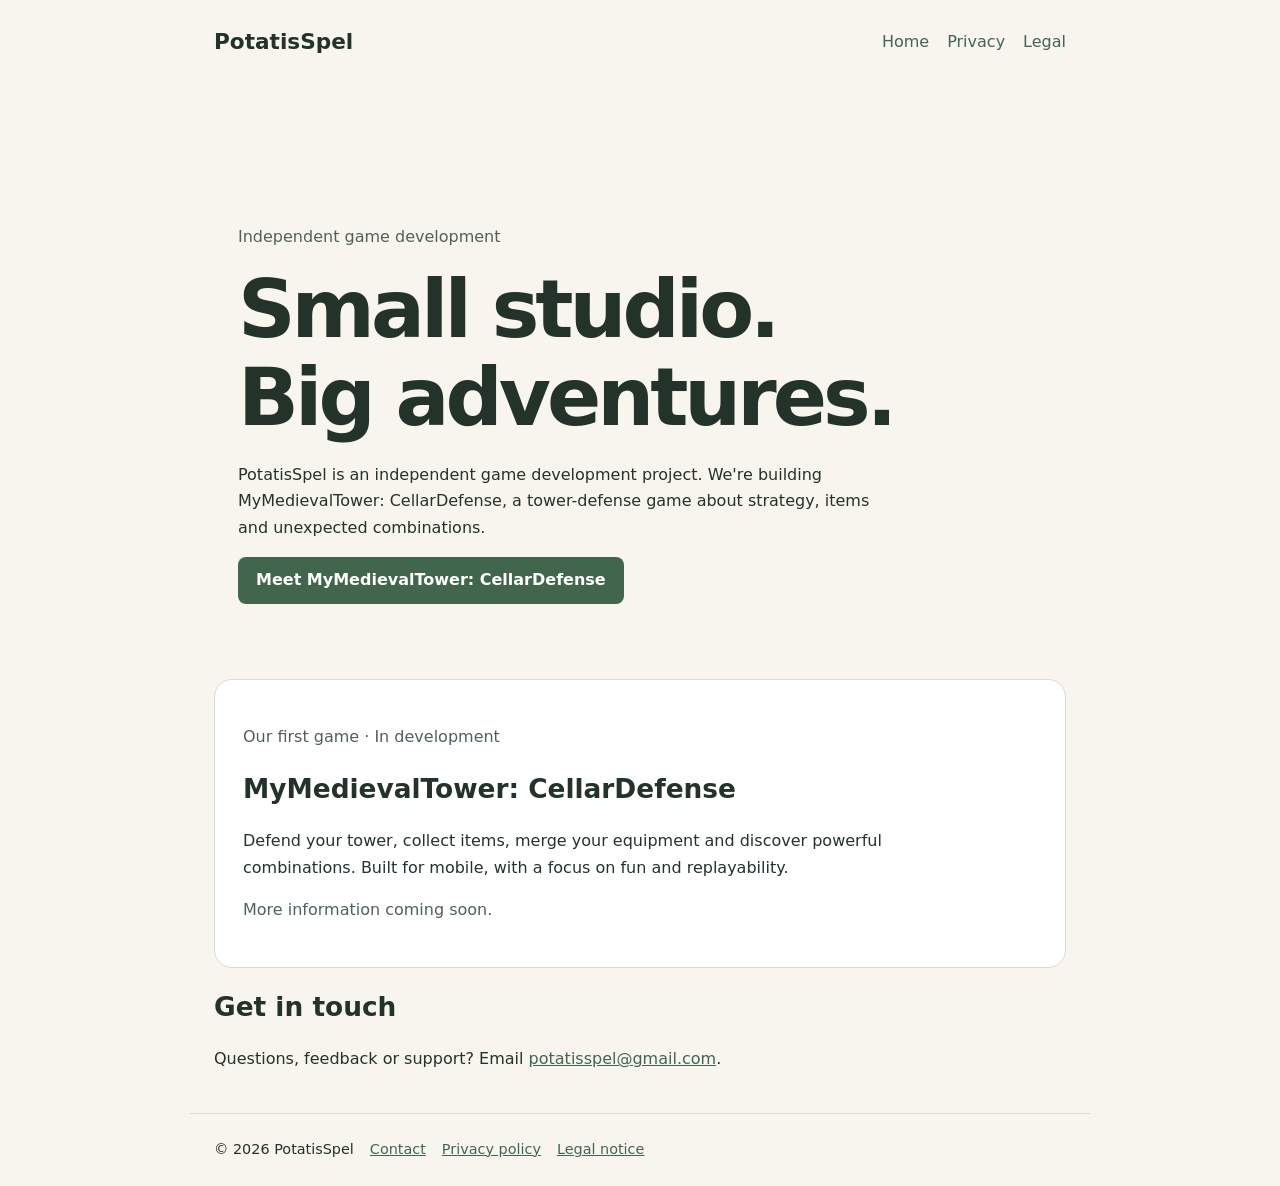
==== index.html @ 85e9b316 "Revert "Redesign Potatisspel as a spacious illustrated indie studio website"" ====
<!doctype html>
<html lang="en">
  <head>
    <meta charset="utf-8">
    <meta name="viewport" content="width=device-width,initial-scale=1">
    <meta name="description" content="PotatisSpel — independent game development and MyMedievalTower: CellarDefense.">
    <title>Independent games | PotatisSpel</title>
    <link rel="stylesheet" href="/style.css">
  </head>
  <body>
    <header>
      <a class="brand" href="/">PotatisSpel</a>
      <nav aria-label="Main navigation">
        <a href="/">Home</a>
        <a href="/privacy.html">Privacy</a>
        <a href="/legal.html">Legal</a>
      </nav>
    </header>
    <main>
      <section class="hero">
        <p class="muted">Independent game development</p>
        <h1>Small studio.<br>Big adventures.</h1>
        <p>PotatisSpel is an independent game development project. We're building MyMedievalTower: CellarDefense, a tower-defense game about strategy, items and unexpected combinations.</p>
        <a class="button" href="#towercellar">Meet MyMedievalTower: CellarDefense</a>
      </section>
      <section id="towercellar" class="card">
        <p class="muted">Our first game · In development</p>
        <h2>MyMedievalTower: CellarDefense</h2>
        <p>Defend your tower, collect items, merge your equipment and discover powerful combinations. Built for mobile, with a focus on fun and replayability.</p>
        <p class="muted">More information coming soon.</p>
      </section>
      <section>
        <h2>Get in touch</h2>
        <p>Questions, feedback or support? Email <a href="mailto:potatisspel@gmail.com">potatisspel@gmail.com</a>.</p>
      </section>
    </main>
    <footer>
      <span>© 2026 PotatisSpel</span>
      <a href="mailto:potatisspel@gmail.com">Contact</a>
      <a href="/privacy.html">Privacy policy</a>
      <a href="/legal.html">Legal notice</a>
    </footer>
  </body>
</html>
---- style.css ----
:root {
  color-scheme:light;
  --ink:#243329;
  --bg:#f7f5ed;
  --green:#42664d;
  --line:#d8dfd2}

* {
  box-sizing:border-box}

body {
  margin:0;
  background:var(--bg);
  color:var(--ink);
  font:16px/1.65 system-ui,-apple-system,sans-serif}

a {
  color:var(--green)}

header,main,footer {
  max-width:900px;
  margin:auto;
  padding:24px}

header {
  display:flex;
  justify-content:space-between;
  align-items:center;
  gap:16px}

header a {
  text-decoration:none}

nav {
  display:flex;
  gap:18px;
  flex-wrap:wrap}

.brand {
  font-size:1.35rem;
  font-weight:800;
  color:var(--ink)}

.hero {
  padding:100px 24px 75px}

h1 {
  font-size:clamp(2.8rem,8vw,5rem);
  line-height:1.1;
  letter-spacing:-.05em;
  margin:0 0 20px}

h2 {
  font-size:1.65rem;
  line-height:1.3}

p {
  max-width:65ch}

.muted {
  color:#526158}

.card {
  border:1px solid var(--line);
  border-radius:18px;
  padding:28px;
  background:#fff}

.button {
  display:inline-block;
  background:var(--green);
  color:#fff;
  text-decoration:none;
  padding:10px 18px;
  border-radius:8px;
  font-weight:650}

footer {
  border-top:1px solid var(--line);
  display:flex;
  gap:16px;
  flex-wrap:wrap;
  font-size:.9rem}

main.legal {
  min-height:60vh;
  padding-top:55px;
  padding-bottom:75px}

@media(max-width:520px) {
header  {
  align-items:flex-start;
  flex-direction:column}

.hero {
  padding-top:55px}

}
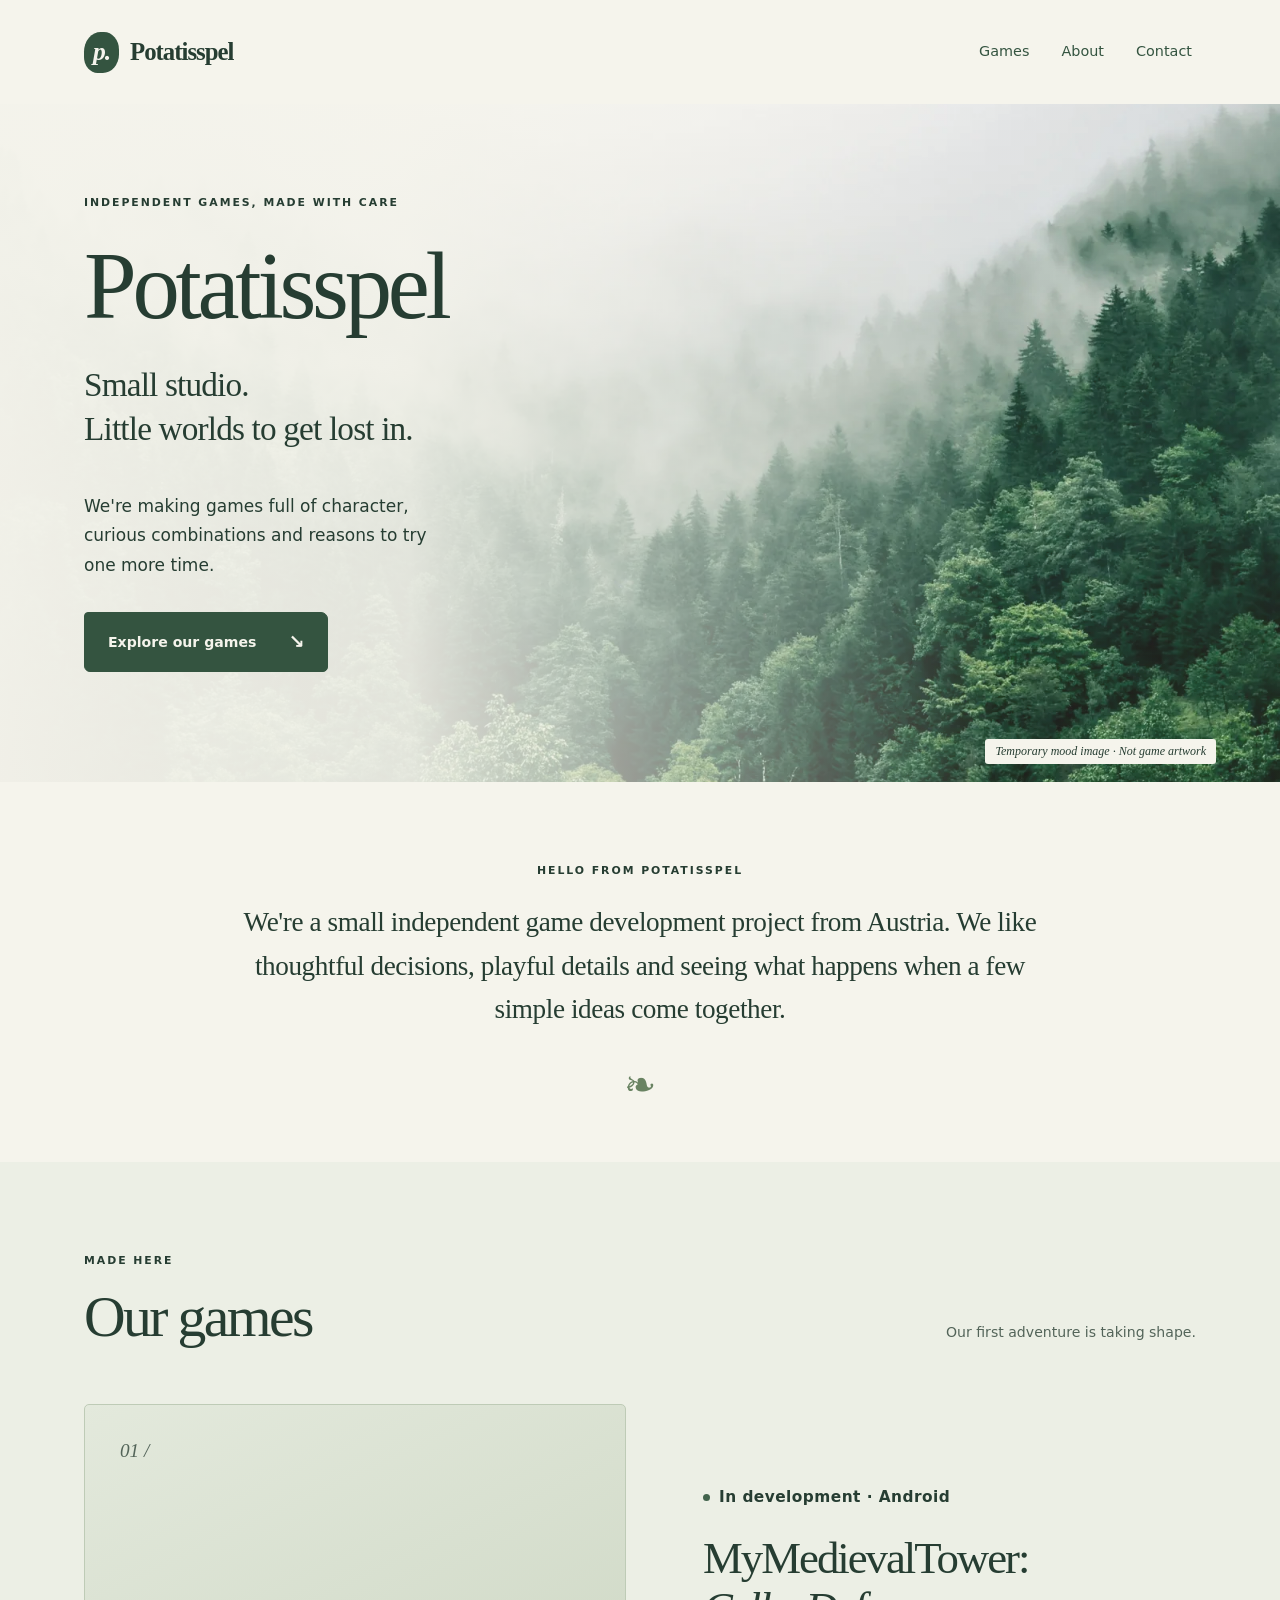
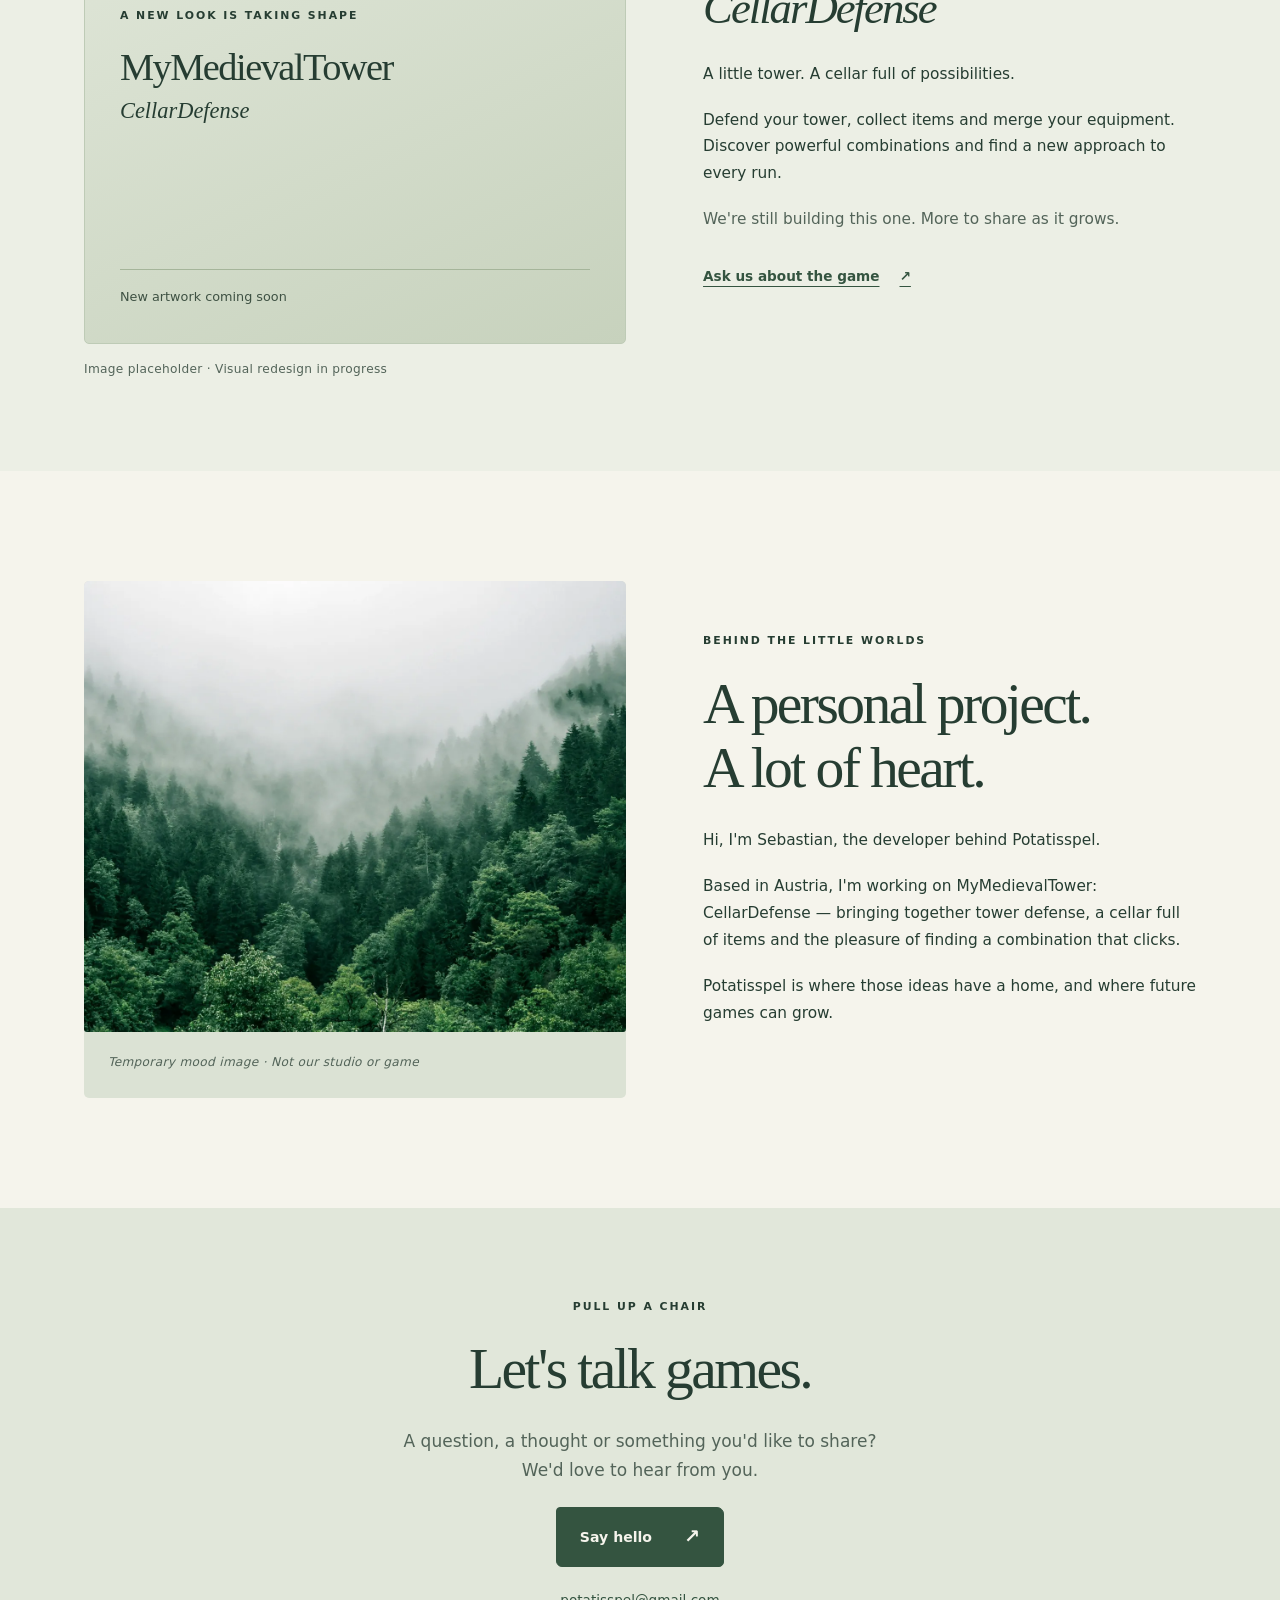
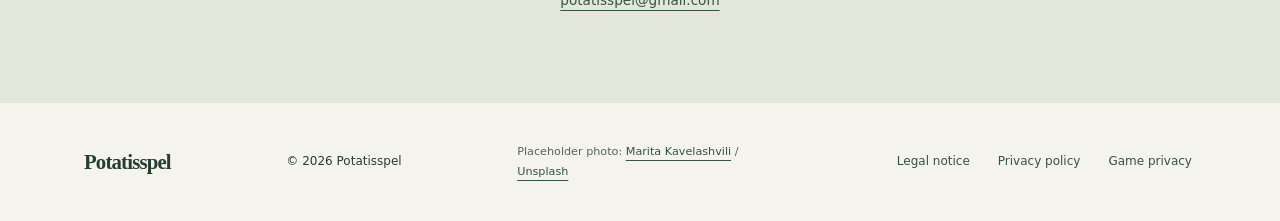
==== commit 4b8fff01: "Rebuild studio layout with neutral placeholders instead of game art" ====
--- a/index.html
+++ b/index.html
@@ -1,44 +1,20 @@
 <!doctype html>
 <html lang="en">
-  <head>
-    <meta charset="utf-8">
-    <meta name="viewport" content="width=device-width,initial-scale=1">
-    <meta name="description" content="PotatisSpel — independent game development and MyMedievalTower: CellarDefense.">
-    <title>Independent games | PotatisSpel</title>
-    <link rel="stylesheet" href="/style.css">
-  </head>
-  <body>
-    <header>
-      <a class="brand" href="/">PotatisSpel</a>
-      <nav aria-label="Main navigation">
-        <a href="/">Home</a>
-        <a href="/privacy.html">Privacy</a>
-        <a href="/legal.html">Legal</a>
-      </nav>
-    </header>
-    <main>
-      <section class="hero">
-        <p class="muted">Independent game development</p>
-        <h1>Small studio.<br>Big adventures.</h1>
-        <p>PotatisSpel is an independent game development project. We're building MyMedievalTower: CellarDefense, a tower-defense game about strategy, items and unexpected combinations.</p>
-        <a class="button" href="#towercellar">Meet MyMedievalTower: CellarDefense</a>
-      </section>
-      <section id="towercellar" class="card">
-        <p class="muted">Our first game · In development</p>
-        <h2>MyMedievalTower: CellarDefense</h2>
-        <p>Defend your tower, collect items, merge your equipment and discover powerful combinations. Built for mobile, with a focus on fun and replayability.</p>
-        <p class="muted">More information coming soon.</p>
-      </section>
-      <section>
-        <h2>Get in touch</h2>
-        <p>Questions, feedback or support? Email <a href="mailto:potatisspel@gmail.com">potatisspel@gmail.com</a>.</p>
-      </section>
-    </main>
-    <footer>
-      <span>© 2026 PotatisSpel</span>
-      <a href="mailto:potatisspel@gmail.com">Contact</a>
-      <a href="/privacy.html">Privacy policy</a>
-      <a href="/legal.html">Legal notice</a>
-    </footer>
-  </body>
-</html>
+<head><meta charset="utf-8"><meta name="viewport" content="width=device-width,initial-scale=1"><meta name="description" content="Potatisspel — independent games from Austria. Discover MyMedievalTower: CellarDefense, currently in development."><meta name="theme-color" content="#f5f4ec"><title>Potatisspel — Small studio, little worlds</title><link rel="stylesheet" href="/style.css"></head>
+<body class="home">
+<a class="skip-link" href="#main">Skip to content</a>
+<header><a class="brand" href="/" aria-label="Potatisspel home"><span class="brand-mark" aria-hidden="true">p.</span>Potatisspel</a><nav aria-label="Main navigation"><a href="#games">Games</a><a href="#about">About</a><a href="#contact">Contact</a></nav></header>
+<main id="main">
+<section class="hero" aria-labelledby="hero-title">
+<div class="hero-landscape" aria-hidden="true"><img class="hero-photo" src="/assets/forest-placeholder.webp" width="1600" height="1063" alt="" fetchpriority="high"></div>
+<div class="hero-inner wrap"><div class="hero-copy"><p class="eyebrow">Independent games, made with care</p><h1 id="hero-title">Potatisspel</h1><p class="hero-line">Small studio.<br>Little worlds to get lost in.</p><p>We're making games full of character, curious combinations and reasons to try one more time.</p><a class="button" href="#games">Explore our games <span aria-hidden="true">↘</span></a></div></div>
+<span class="hero-note">Temporary mood image · Not game artwork</span></section>
+<section class="intro wrap" aria-label="Welcome"><p class="eyebrow">Hello from Potatisspel</p><p>We're a small independent game development project from Austria. We like thoughtful decisions, playful details and seeing what happens when a few simple ideas come together.</p><span class="small-leaf" aria-hidden="true">❧</span></section>
+<section class="games section" id="games" aria-labelledby="games-title"><div class="wrap"><div class="section-heading"><div><p class="eyebrow">Made here</p><h2 id="games-title">Our games</h2></div><p>Our first adventure is taking shape.</p></div>
+<article class="game-feature" id="towercellar" aria-labelledby="game-title"><figure class="game-picture"><div class="game-art game-placeholder" role="img" aria-label="Placeholder reserved for new MyMedievalTower artwork"><span class="placeholder-number" aria-hidden="true">01 /</span><div><span class="eyebrow">A new look is taking shape</span><strong>MyMedievalTower</strong><span class="placeholder-subtitle">CellarDefense</span></div><span class="placeholder-label">New artwork coming soon</span></div><figcaption>Image placeholder · Visual redesign in progress</figcaption></figure><div class="game-copy"><p class="status"><span aria-hidden="true"></span>In development · Android</p><h3 id="game-title">MyMedievalTower:<br><i>CellarDefense</i></h3><p>A little tower. A cellar full of possibilities.</p><p>Defend your tower, collect items and merge your equipment. Discover powerful combinations and find a new approach to every run.</p><p class="quiet">We're still building this one. More to share as it grows.</p><a class="text-link" href="mailto:potatisspel@gmail.com?subject=MyMedievalTower%20enquiry">Ask us about the game <span aria-hidden="true">↗</span></a></div></article>
+</div></section>
+<section class="about section" id="about" aria-labelledby="about-title"><div class="wrap about-layout"><figure class="about-picture"><img src="/assets/forest-placeholder.webp" width="1600" height="1063" loading="lazy" alt="Misty evergreen forest, used as a temporary mood image."><figcaption>Temporary mood image · Not our studio or game</figcaption></figure><div class="about-copy"><p class="eyebrow">Behind the little worlds</p><h2 id="about-title">A personal project.<br>A lot of heart.</h2><p>Hi, I'm Sebastian, the developer behind Potatisspel.</p><p>Based in Austria, I'm working on MyMedievalTower: CellarDefense — bringing together tower defense, a cellar full of items and the pleasure of finding a combination that clicks.</p><p>Potatisspel is where those ideas have a home, and where future games can grow.</p></div></div></section>
+<section class="contact section" id="contact" aria-labelledby="contact-title"><div class="wrap"><p class="eyebrow">Pull up a chair</p><h2 id="contact-title">Let's talk games.</h2><p>A question, a thought or something you'd like to share?<br>We'd love to hear from you.</p><a class="button" href="mailto:potatisspel@gmail.com">Say hello <span aria-hidden="true">↗</span></a><a class="email" href="mailto:potatisspel@gmail.com">potatisspel@gmail.com</a></div></section>
+</main>
+<footer><a class="brand" href="/">Potatisspel</a><span>© 2026 Potatisspel</span><span class="photo-credit">Placeholder photo: <a href="https://enb.iisd.org/media/marita-kavelashvili-ugnrxk1129g-unsplash">Marita Kavelashvili</a> / <a href="https://unsplash.com/license">Unsplash</a></span><nav aria-label="Legal navigation"><a href="/legal.html">Legal notice</a><a href="/privacy.html">Privacy policy</a><a href="/towercellar-privacy.html">Game privacy</a></nav></footer>
+</body></html>
--- a/style.css
+++ b/style.css
@@ -1,98 +1,13 @@
-:root {
-  color-scheme:light;
-  --ink:#243329;
-  --bg:#f7f5ed;
-  --green:#42664d;
-  --line:#d8dfd2}
+:root{color-scheme:light;--paper:#f5f4ec;--ink:#263d32;--muted:#536459;--forest:#345440;--sage:#e1e7da;--line:#cbd3c4;--heading:Georgia,'Times New Roman',serif}
+*{box-sizing:border-box}html{scroll-behavior:smooth;scroll-padding-top:24px}body{margin:0;background:var(--paper);color:var(--ink);font:17px/1.75 system-ui,-apple-system,BlinkMacSystemFont,'Segoe UI',sans-serif}img{max-width:100%;display:block;height:auto}a{color:var(--forest);text-underline-offset:5px}a:hover{text-decoration-thickness:2px}a:focus-visible{outline:3px solid var(--forest);outline-offset:5px;border-radius:2px}h1,h2,h3{font-family:var(--heading);font-weight:400;line-height:1.12;letter-spacing:-.045em;margin:0}h1{font-size:clamp(3.8rem,7.4vw,7rem)}h2{font-size:clamp(2.4rem,4.5vw,4rem)}h3{font-size:clamp(2.2rem,3.5vw,3.5rem)}p{margin:0 0 1.25em}figure{margin:0}figcaption{font-size:.76rem;color:var(--muted);letter-spacing:.025em}header,footer,.wrap{width:min(1240px,100%);margin-inline:auto;padding-inline:clamp(22px,5vw,72px)}header{min-height:104px;display:flex;align-items:center;justify-content:space-between;gap:20px}nav{display:flex;flex-wrap:wrap;gap:24px}nav a{padding-inline:4px;display:inline-flex;align-items:center;min-height:48px;text-decoration:none;font-size:.9rem}.brand{font:600 1.55rem var(--heading);letter-spacing:-.04em;text-decoration:none;color:var(--ink);display:inline-flex;align-items:center;gap:11px;min-height:48px}.brand-mark{display:grid;place-items:center;background:var(--forest);color:var(--paper);width:35px;height:41px;border-radius:48% 43% 46% 39%;font-size:1.6rem;font-style:italic}.eyebrow{text-transform:uppercase;letter-spacing:.18em;font-size:.68rem;font-weight:700;line-height:1.6;margin-bottom:22px}.button{display:inline-flex;gap:32px;justify-content:space-between;align-items:center;min-height:54px;padding:12px 23px;background:var(--forest);color:var(--paper);border:1px solid var(--forest);border-radius:4px 7px 5px 6px;text-decoration:none;font-size:.88rem;font-weight:600}.button:hover{background:#263d32}.button span{font-size:1.2rem}.hero{position:relative;isolation:isolate;overflow:hidden;background:#e6ebe0;min-height:660px}.hero-inner{display:grid;grid-template-columns:1.05fr 1fr;align-items:center;min-height:660px;position:relative}.hero-copy{padding-block:70px 100px;z-index:2}.hero-copy>p:not(.eyebrow){max-width:350px}.hero-line{font:clamp(1.6rem,2.6vw,2.3rem)/1.3 var(--heading);letter-spacing:-.025em;margin-top:24px}.hero-copy .button{margin-top:10px}.hero-copy>p.hero-line{max-width:450px}.hero-art{align-self:end;position:relative;width:100%;height:620px}.hero-art img{height:100%;width:100%;object-fit:contain;object-position:center bottom}.hero-landscape{position:absolute;inset:0;z-index:-1;background:linear-gradient(180deg,#e6ece2,#edf0e5 53%,#cfdbc2)}.hero-meadow{position:absolute;width:100%;height:100%;object-fit:cover;object-position:center bottom;opacity:.5}.hero-tree{position:absolute;width:270px;bottom:-13px;right:-40px;opacity:.5;transform:rotate(7deg)}.hero-note{position:absolute;bottom:18px;right:5%;font:italic .75rem var(--heading);color:#3f5445}.intro{text-align:center;padding-block:80px 55px;max-width:960px}.intro>p:not(.eyebrow){font:clamp(1.3rem,2.2vw,1.7rem)/1.6 var(--heading);letter-spacing:-.015em}.small-leaf{font-size:2.4rem;color:#698362;line-height:1}.section{padding-block:90px}.games{background:#ecefe5}.section-heading{display:flex;align-items:end;justify-content:space-between;gap:30px;margin-bottom:55px}.section-heading>p{font-size:.88rem;color:var(--muted);margin:0 0 5px}.section-heading .eyebrow{margin-bottom:15px}.game-feature{display:grid;grid-template-columns:1.1fr 1fr;gap:clamp(30px,6vw,80px);align-items:center}.game-art{height:540px;display:flex;align-items:center;justify-content:center;background:radial-gradient(ellipse at 50% 80%,#c3cfb6,transparent 64%),#dce3d3;border-radius:46% 47% 4px 4px;overflow:hidden}.game-art img{height:100%;width:100%;object-fit:contain;padding:20px}.game-picture figcaption{padding-top:15px}.status{display:flex;align-items:center;gap:9px;font-size:.72rem;font-weight:650;letter-spacing:.03em;margin-bottom:22px}.status span{width:7px;height:7px;border-radius:50%;background:#42634c;flex:none}.game-copy h3{margin-bottom:27px;overflow-wrap:anywhere}.game-copy>p{font-size:.96rem}.quiet{color:var(--muted)}.text-link{display:inline-flex;gap:20px;align-items:center;min-height:48px;font-size:.85rem;font-weight:650}.about{padding-block:110px}.about-layout{display:grid;grid-template-columns:1.1fr 1fr;gap:clamp(30px,6vw,80px);align-items:center}.about-picture{background:#dbe2d4;border-radius:5px 44% 5px 5px;padding:65px 0 25px}.about-picture img{width:100%;transform:translateX(-12px);border-radius:3px}.about-picture figcaption{margin:20px 24px 0;font-style:italic}.about-copy h2{margin-bottom:26px}.about-copy p:not(.eyebrow){font-size:.96rem}.contact{background:var(--sage);text-align:center}.contact h2{margin-bottom:25px}.contact p:not(.eyebrow){color:var(--muted)}.email{display:block;width:fit-content;margin:22px auto 0;font-size:.85rem}footer{padding-block:35px;display:flex;align-items:center;justify-content:space-between;gap:20px;flex-wrap:wrap;font-size:.75rem}footer .brand{font-size:1.3rem}footer nav{gap:20px}footer nav a{font-size:.75rem}.skip-link{position:absolute;left:16px;top:-100px;padding:10px;background:var(--paper);z-index:10}.skip-link:focus{top:10px}
+/* Keep existing legal documents readable without changing their content or URLs. */
+main.legal{width:min(900px,100%);margin:auto;padding:60px 24px 90px;min-height:65vh;overflow-wrap:anywhere}.legal h1{font-size:clamp(2.3rem,6vw,4rem);margin-bottom:35px}.legal h2{font-size:1.7rem;margin:40px 0 15px}.legal p{max-width:70ch}.legal section{margin-bottom:30px}body:not(.home) footer{border-top:1px solid var(--line)}
+@media(min-width:1600px){.hero-inner{min-height:740px}.hero-art{height:700px}}
+@media(max-width:760px){header{min-height:90px;gap:12px}.brand{font-size:1.3rem}.brand-mark{display:none}nav{gap:16px}nav a{font-size:.8rem}.hero-inner{grid-template-columns:1fr;min-height:0}.hero-copy{padding-block:55px 0;max-width:540px}.hero-copy>p:not(.eyebrow){max-width:400px}.hero-art{height:440px;width:78%;justify-self:end;margin-top:-25px}.hero-copy .button{position:relative;z-index:3}.hero-note{font-size:.68rem;right:22px;bottom:12px}.intro{padding-block:60px 40px}.section{padding-block:65px}.section-heading{display:block;margin-bottom:35px}.section-heading>p{margin-top:17px}.game-feature,.about-layout{grid-template-columns:1fr;gap:35px}.game-art{height:460px}.game-copy,.about-copy{max-width:550px}.about-picture{max-width:600px;padding-top:40px}footer{justify-content:flex-start;gap:12px 24px}footer nav{width:100%;gap:20px}.contact br{display:none}}
+@media(max-width:380px){header{flex-wrap:wrap;gap:0;padding-block:10px}header nav{width:100%;justify-content:space-between}.hero-art{height:360px;margin-top:0}.hero-copy h1{font-size:3.45rem}.game-art{height:390px}}
+@media(prefers-reduced-motion:reduce){html{scroll-behavior:auto}}
 
-* {
-  box-sizing:border-box}
-
-body {
-  margin:0;
-  background:var(--bg);
-  color:var(--ink);
-  font:16px/1.65 system-ui,-apple-system,sans-serif}
-
-a {
-  color:var(--green)}
-
-header,main,footer {
-  max-width:900px;
-  margin:auto;
-  padding:24px}
-
-header {
-  display:flex;
-  justify-content:space-between;
-  align-items:center;
-  gap:16px}
-
-header a {
-  text-decoration:none}
-
-nav {
-  display:flex;
-  gap:18px;
-  flex-wrap:wrap}
-
-.brand {
-  font-size:1.35rem;
-  font-weight:800;
-  color:var(--ink)}
-
-.hero {
-  padding:100px 24px 75px}
-
-h1 {
-  font-size:clamp(2.8rem,8vw,5rem);
-  line-height:1.1;
-  letter-spacing:-.05em;
-  margin:0 0 20px}
-
-h2 {
-  font-size:1.65rem;
-  line-height:1.3}
-
-p {
-  max-width:65ch}
-
-.muted {
-  color:#526158}
-
-.card {
-  border:1px solid var(--line);
-  border-radius:18px;
-  padding:28px;
-  background:#fff}
-
-.button {
-  display:inline-block;
-  background:var(--green);
-  color:#fff;
-  text-decoration:none;
-  padding:10px 18px;
-  border-radius:8px;
-  font-weight:650}
-
-footer {
-  border-top:1px solid var(--line);
-  display:flex;
-  gap:16px;
-  flex-wrap:wrap;
-  font-size:.9rem}
-
-main.legal {
-  min-height:60vh;
-  padding-top:55px;
-  padding-bottom:75px}
-
-@media(max-width:520px) {
-header  {
-  align-items:flex-start;
-  flex-direction:column}
-
-.hero {
-  padding-top:55px}
-
-}
+/* Temporary, game-independent imagery while the visual redesign is in progress. */
+.hero-inner{grid-template-columns:1fr;min-height:660px}.hero-copy{max-width:610px;padding-block:90px 110px}.hero-landscape{z-index:-1;background:#dce3d8}.hero-photo{width:100%;height:100%;object-fit:cover;object-position:center}.hero-landscape::after{content:"";position:absolute;inset:0;background:linear-gradient(90deg,rgba(245,244,236,.98),rgba(245,244,236,.92) 32%,rgba(245,244,236,.12) 78%)}.hero-note{background:var(--paper);border-radius:3px;padding:5px 10px;color:var(--ink)}
+.game-placeholder{position:relative;border:1px solid #becbb6;border-radius:5px;background:linear-gradient(155deg,#e3e9dc,#c7d2bd);color:var(--ink);padding:35px;align-items:stretch;justify-content:space-between;flex-direction:column;text-align:left;overflow:visible}.game-placeholder .placeholder-number{font:italic 1.2rem var(--heading);color:var(--muted)}.game-placeholder .eyebrow{display:block;margin-bottom:20px}.game-placeholder strong{display:block;font:clamp(1.6rem,3vw,2.8rem)/1.2 var(--heading);overflow-wrap:anywhere;letter-spacing:-.04em}.placeholder-subtitle{display:block;font:italic 1.4rem var(--heading);margin-top:8px}.placeholder-label{border-top:1px solid #a5b59a;padding-top:16px;font-size:.8rem;color:#3e5143}.about-picture{padding:0 0 24px;border-radius:5px;overflow:hidden}.about-picture img{transform:none;aspect-ratio:1.2;object-fit:cover;object-position:75% center}.photo-credit{font-size:.7rem;color:var(--muted);max-width:260px}
+@media(max-width:760px){.hero-inner{min-height:760px;align-items:start}.hero-copy{padding-block:55px 190px}.hero-landscape::after{background:linear-gradient(180deg,rgba(245,244,236,.98),rgba(245,244,236,.93) 55%,rgba(245,244,236,.12) 100%)}.hero-photo{object-position:70% center}.hero-note{right:22px;left:22px;width:fit-content}.game-placeholder{height:400px;padding:25px}}
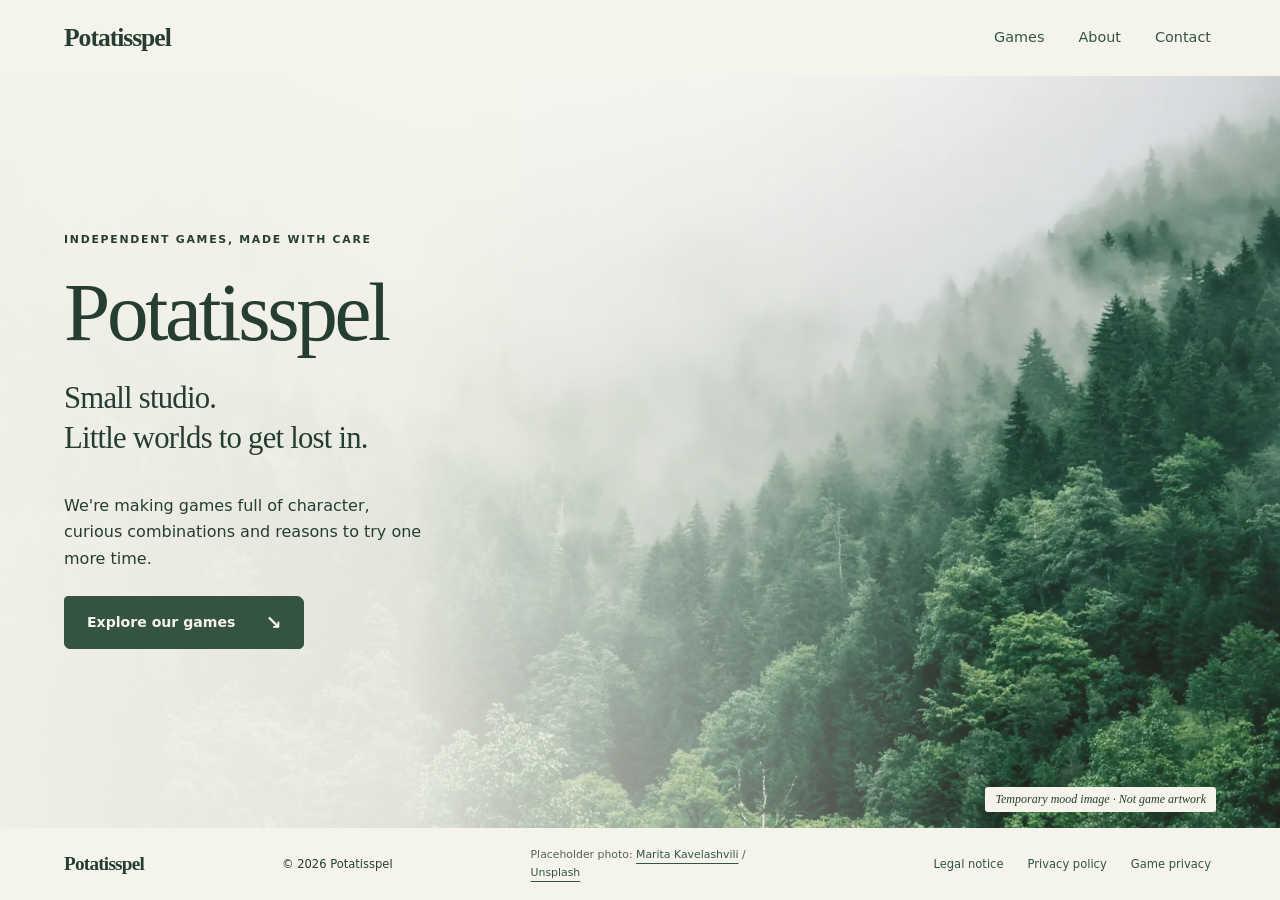
==== commit b6b22041: "Fix PC navigation, remove extra logo badge and harden skip-link styling" ====
--- a/index.html
+++ b/index.html
@@ -1,20 +1,19 @@
 <!doctype html>
 <html lang="en">
-<head><meta charset="utf-8"><meta name="viewport" content="width=device-width,initial-scale=1"><meta name="description" content="Potatisspel — independent games from Austria. Discover MyMedievalTower: CellarDefense, currently in development."><meta name="theme-color" content="#f5f4ec"><title>Potatisspel — Small studio, little worlds</title><link rel="stylesheet" href="/style.css"></head>
+<head><meta charset="utf-8"><meta name="viewport" content="width=device-width,initial-scale=1"><meta name="description" content="Potatisspel — independent games from Austria. Discover MyMedievalTower: CellarDefense, currently in development."><meta name="theme-color" content="#f5f4ec"><title>Potatisspel — Small studio, little worlds</title><link rel="stylesheet" href="/style.css?v=desktop-2"><style>.skip-link{position:fixed;left:12px;top:12px;width:1px;height:1px;padding:0;overflow:hidden;clip-path:inset(50%);white-space:nowrap}.skip-link:focus-visible{width:auto;height:auto;clip-path:none;padding:8px 12px;z-index:100}</style><script src="/navigation.js?v=2" defer></script></head>
 <body class="home">
 <a class="skip-link" href="#main">Skip to content</a>
-<header><a class="brand" href="/" aria-label="Potatisspel home"><span class="brand-mark" aria-hidden="true">p.</span>Potatisspel</a><nav aria-label="Main navigation"><a href="#games">Games</a><a href="#about">About</a><a href="#contact">Contact</a></nav></header>
-<main id="main">
-<section class="hero" aria-labelledby="hero-title">
+<header><a class="brand" href="#home" aria-label="Potatisspel home">Potatisspel</a><nav aria-label="Main navigation"><a href="#games">Games</a><a href="#about">About</a><a href="#contact">Contact</a></nav></header>
+<main id="main" tabindex="-1">
+<section id="home" data-view="home" class="hero" aria-labelledby="hero-title">
 <div class="hero-landscape" aria-hidden="true"><img class="hero-photo" src="/assets/forest-placeholder.webp" width="1600" height="1063" alt="" fetchpriority="high"></div>
 <div class="hero-inner wrap"><div class="hero-copy"><p class="eyebrow">Independent games, made with care</p><h1 id="hero-title">Potatisspel</h1><p class="hero-line">Small studio.<br>Little worlds to get lost in.</p><p>We're making games full of character, curious combinations and reasons to try one more time.</p><a class="button" href="#games">Explore our games <span aria-hidden="true">↘</span></a></div></div>
 <span class="hero-note">Temporary mood image · Not game artwork</span></section>
-<section class="intro wrap" aria-label="Welcome"><p class="eyebrow">Hello from Potatisspel</p><p>We're a small independent game development project from Austria. We like thoughtful decisions, playful details and seeing what happens when a few simple ideas come together.</p><span class="small-leaf" aria-hidden="true">❧</span></section>
-<section class="games section" id="games" aria-labelledby="games-title"><div class="wrap"><div class="section-heading"><div><p class="eyebrow">Made here</p><h2 id="games-title">Our games</h2></div><p>Our first adventure is taking shape.</p></div>
+<section class="games section" id="games" data-view="games" aria-labelledby="games-title"><div class="wrap"><div class="section-heading"><div><p class="eyebrow">Made here</p><h2 id="games-title">Our games</h2></div><p>Our first adventure is taking shape.</p></div>
 <article class="game-feature" id="towercellar" aria-labelledby="game-title"><figure class="game-picture"><div class="game-art game-placeholder" role="img" aria-label="Placeholder reserved for new MyMedievalTower artwork"><span class="placeholder-number" aria-hidden="true">01 /</span><div><span class="eyebrow">A new look is taking shape</span><strong>MyMedievalTower</strong><span class="placeholder-subtitle">CellarDefense</span></div><span class="placeholder-label">New artwork coming soon</span></div><figcaption>Image placeholder · Visual redesign in progress</figcaption></figure><div class="game-copy"><p class="status"><span aria-hidden="true"></span>In development · Android</p><h3 id="game-title">MyMedievalTower:<br><i>CellarDefense</i></h3><p>A little tower. A cellar full of possibilities.</p><p>Defend your tower, collect items and merge your equipment. Discover powerful combinations and find a new approach to every run.</p><p class="quiet">We're still building this one. More to share as it grows.</p><a class="text-link" href="mailto:potatisspel@gmail.com?subject=MyMedievalTower%20enquiry">Ask us about the game <span aria-hidden="true">↗</span></a></div></article>
 </div></section>
-<section class="about section" id="about" aria-labelledby="about-title"><div class="wrap about-layout"><figure class="about-picture"><img src="/assets/forest-placeholder.webp" width="1600" height="1063" loading="lazy" alt="Misty evergreen forest, used as a temporary mood image."><figcaption>Temporary mood image · Not our studio or game</figcaption></figure><div class="about-copy"><p class="eyebrow">Behind the little worlds</p><h2 id="about-title">A personal project.<br>A lot of heart.</h2><p>Hi, I'm Sebastian, the developer behind Potatisspel.</p><p>Based in Austria, I'm working on MyMedievalTower: CellarDefense — bringing together tower defense, a cellar full of items and the pleasure of finding a combination that clicks.</p><p>Potatisspel is where those ideas have a home, and where future games can grow.</p></div></div></section>
-<section class="contact section" id="contact" aria-labelledby="contact-title"><div class="wrap"><p class="eyebrow">Pull up a chair</p><h2 id="contact-title">Let's talk games.</h2><p>A question, a thought or something you'd like to share?<br>We'd love to hear from you.</p><a class="button" href="mailto:potatisspel@gmail.com">Say hello <span aria-hidden="true">↗</span></a><a class="email" href="mailto:potatisspel@gmail.com">potatisspel@gmail.com</a></div></section>
+<section class="about section" id="about" data-view="about" aria-labelledby="about-title"><div class="wrap about-layout"><figure class="about-picture"><img src="/assets/forest-placeholder.webp" width="1600" height="1063" loading="lazy" alt="Misty evergreen forest, used as a temporary mood image."><figcaption>Temporary mood image · Not our studio or game</figcaption></figure><div class="about-copy"><p class="eyebrow">Behind the little worlds</p><h2 id="about-title">A personal project.<br>A lot of heart.</h2><p>Hi, I'm Sebastian, the developer behind Potatisspel.</p><p>Based in Austria, I'm working on MyMedievalTower: CellarDefense — bringing together tower defense, a cellar full of items and the pleasure of finding a combination that clicks.</p><p>Potatisspel is where those ideas have a home, and where future games can grow.</p></div></div></section>
+<section class="contact section" id="contact" data-view="contact" aria-labelledby="contact-title"><div class="wrap"><p class="eyebrow">Pull up a chair</p><h2 id="contact-title">Let's talk games.</h2><p>A question, a thought or something you'd like to share?<br>We'd love to hear from you.</p><a class="button" href="mailto:potatisspel@gmail.com">Say hello <span aria-hidden="true">↗</span></a><a class="email" href="mailto:potatisspel@gmail.com">potatisspel@gmail.com</a></div></section>
 </main>
-<footer><a class="brand" href="/">Potatisspel</a><span>© 2026 Potatisspel</span><span class="photo-credit">Placeholder photo: <a href="https://enb.iisd.org/media/marita-kavelashvili-ugnrxk1129g-unsplash">Marita Kavelashvili</a> / <a href="https://unsplash.com/license">Unsplash</a></span><nav aria-label="Legal navigation"><a href="/legal.html">Legal notice</a><a href="/privacy.html">Privacy policy</a><a href="/towercellar-privacy.html">Game privacy</a></nav></footer>
+<footer><a class="brand" href="#home">Potatisspel</a><span>© 2026 Potatisspel</span><span class="photo-credit">Placeholder photo: <a href="https://enb.iisd.org/media/marita-kavelashvili-ugnrxk1129g-unsplash">Marita Kavelashvili</a> / <a href="https://unsplash.com/license">Unsplash</a></span><nav aria-label="Legal navigation"><a href="/legal.html">Legal notice</a><a href="/privacy.html">Privacy policy</a><a href="/towercellar-privacy.html">Game privacy</a></nav></footer>
 </body></html>
--- a/style.css
+++ b/style.css
@@ -1,13 +1,120 @@
-:root{color-scheme:light;--paper:#f5f4ec;--ink:#263d32;--muted:#536459;--forest:#345440;--sage:#e1e7da;--line:#cbd3c4;--heading:Georgia,'Times New Roman',serif}
-*{box-sizing:border-box}html{scroll-behavior:smooth;scroll-padding-top:24px}body{margin:0;background:var(--paper);color:var(--ink);font:17px/1.75 system-ui,-apple-system,BlinkMacSystemFont,'Segoe UI',sans-serif}img{max-width:100%;display:block;height:auto}a{color:var(--forest);text-underline-offset:5px}a:hover{text-decoration-thickness:2px}a:focus-visible{outline:3px solid var(--forest);outline-offset:5px;border-radius:2px}h1,h2,h3{font-family:var(--heading);font-weight:400;line-height:1.12;letter-spacing:-.045em;margin:0}h1{font-size:clamp(3.8rem,7.4vw,7rem)}h2{font-size:clamp(2.4rem,4.5vw,4rem)}h3{font-size:clamp(2.2rem,3.5vw,3.5rem)}p{margin:0 0 1.25em}figure{margin:0}figcaption{font-size:.76rem;color:var(--muted);letter-spacing:.025em}header,footer,.wrap{width:min(1240px,100%);margin-inline:auto;padding-inline:clamp(22px,5vw,72px)}header{min-height:104px;display:flex;align-items:center;justify-content:space-between;gap:20px}nav{display:flex;flex-wrap:wrap;gap:24px}nav a{padding-inline:4px;display:inline-flex;align-items:center;min-height:48px;text-decoration:none;font-size:.9rem}.brand{font:600 1.55rem var(--heading);letter-spacing:-.04em;text-decoration:none;color:var(--ink);display:inline-flex;align-items:center;gap:11px;min-height:48px}.brand-mark{display:grid;place-items:center;background:var(--forest);color:var(--paper);width:35px;height:41px;border-radius:48% 43% 46% 39%;font-size:1.6rem;font-style:italic}.eyebrow{text-transform:uppercase;letter-spacing:.18em;font-size:.68rem;font-weight:700;line-height:1.6;margin-bottom:22px}.button{display:inline-flex;gap:32px;justify-content:space-between;align-items:center;min-height:54px;padding:12px 23px;background:var(--forest);color:var(--paper);border:1px solid var(--forest);border-radius:4px 7px 5px 6px;text-decoration:none;font-size:.88rem;font-weight:600}.button:hover{background:#263d32}.button span{font-size:1.2rem}.hero{position:relative;isolation:isolate;overflow:hidden;background:#e6ebe0;min-height:660px}.hero-inner{display:grid;grid-template-columns:1.05fr 1fr;align-items:center;min-height:660px;position:relative}.hero-copy{padding-block:70px 100px;z-index:2}.hero-copy>p:not(.eyebrow){max-width:350px}.hero-line{font:clamp(1.6rem,2.6vw,2.3rem)/1.3 var(--heading);letter-spacing:-.025em;margin-top:24px}.hero-copy .button{margin-top:10px}.hero-copy>p.hero-line{max-width:450px}.hero-art{align-self:end;position:relative;width:100%;height:620px}.hero-art img{height:100%;width:100%;object-fit:contain;object-position:center bottom}.hero-landscape{position:absolute;inset:0;z-index:-1;background:linear-gradient(180deg,#e6ece2,#edf0e5 53%,#cfdbc2)}.hero-meadow{position:absolute;width:100%;height:100%;object-fit:cover;object-position:center bottom;opacity:.5}.hero-tree{position:absolute;width:270px;bottom:-13px;right:-40px;opacity:.5;transform:rotate(7deg)}.hero-note{position:absolute;bottom:18px;right:5%;font:italic .75rem var(--heading);color:#3f5445}.intro{text-align:center;padding-block:80px 55px;max-width:960px}.intro>p:not(.eyebrow){font:clamp(1.3rem,2.2vw,1.7rem)/1.6 var(--heading);letter-spacing:-.015em}.small-leaf{font-size:2.4rem;color:#698362;line-height:1}.section{padding-block:90px}.games{background:#ecefe5}.section-heading{display:flex;align-items:end;justify-content:space-between;gap:30px;margin-bottom:55px}.section-heading>p{font-size:.88rem;color:var(--muted);margin:0 0 5px}.section-heading .eyebrow{margin-bottom:15px}.game-feature{display:grid;grid-template-columns:1.1fr 1fr;gap:clamp(30px,6vw,80px);align-items:center}.game-art{height:540px;display:flex;align-items:center;justify-content:center;background:radial-gradient(ellipse at 50% 80%,#c3cfb6,transparent 64%),#dce3d3;border-radius:46% 47% 4px 4px;overflow:hidden}.game-art img{height:100%;width:100%;object-fit:contain;padding:20px}.game-picture figcaption{padding-top:15px}.status{display:flex;align-items:center;gap:9px;font-size:.72rem;font-weight:650;letter-spacing:.03em;margin-bottom:22px}.status span{width:7px;height:7px;border-radius:50%;background:#42634c;flex:none}.game-copy h3{margin-bottom:27px;overflow-wrap:anywhere}.game-copy>p{font-size:.96rem}.quiet{color:var(--muted)}.text-link{display:inline-flex;gap:20px;align-items:center;min-height:48px;font-size:.85rem;font-weight:650}.about{padding-block:110px}.about-layout{display:grid;grid-template-columns:1.1fr 1fr;gap:clamp(30px,6vw,80px);align-items:center}.about-picture{background:#dbe2d4;border-radius:5px 44% 5px 5px;padding:65px 0 25px}.about-picture img{width:100%;transform:translateX(-12px);border-radius:3px}.about-picture figcaption{margin:20px 24px 0;font-style:italic}.about-copy h2{margin-bottom:26px}.about-copy p:not(.eyebrow){font-size:.96rem}.contact{background:var(--sage);text-align:center}.contact h2{margin-bottom:25px}.contact p:not(.eyebrow){color:var(--muted)}.email{display:block;width:fit-content;margin:22px auto 0;font-size:.85rem}footer{padding-block:35px;display:flex;align-items:center;justify-content:space-between;gap:20px;flex-wrap:wrap;font-size:.75rem}footer .brand{font-size:1.3rem}footer nav{gap:20px}footer nav a{font-size:.75rem}.skip-link{position:absolute;left:16px;top:-100px;padding:10px;background:var(--paper);z-index:10}.skip-link:focus{top:10px}
-/* Keep existing legal documents readable without changing their content or URLs. */
-main.legal{width:min(900px,100%);margin:auto;padding:60px 24px 90px;min-height:65vh;overflow-wrap:anywhere}.legal h1{font-size:clamp(2.3rem,6vw,4rem);margin-bottom:35px}.legal h2{font-size:1.7rem;margin:40px 0 15px}.legal p{max-width:70ch}.legal section{margin-bottom:30px}body:not(.home) footer{border-top:1px solid var(--line)}
-@media(min-width:1600px){.hero-inner{min-height:740px}.hero-art{height:700px}}
-@media(max-width:760px){header{min-height:90px;gap:12px}.brand{font-size:1.3rem}.brand-mark{display:none}nav{gap:16px}nav a{font-size:.8rem}.hero-inner{grid-template-columns:1fr;min-height:0}.hero-copy{padding-block:55px 0;max-width:540px}.hero-copy>p:not(.eyebrow){max-width:400px}.hero-art{height:440px;width:78%;justify-self:end;margin-top:-25px}.hero-copy .button{position:relative;z-index:3}.hero-note{font-size:.68rem;right:22px;bottom:12px}.intro{padding-block:60px 40px}.section{padding-block:65px}.section-heading{display:block;margin-bottom:35px}.section-heading>p{margin-top:17px}.game-feature,.about-layout{grid-template-columns:1fr;gap:35px}.game-art{height:460px}.game-copy,.about-copy{max-width:550px}.about-picture{max-width:600px;padding-top:40px}footer{justify-content:flex-start;gap:12px 24px}footer nav{width:100%;gap:20px}.contact br{display:none}}
-@media(max-width:380px){header{flex-wrap:wrap;gap:0;padding-block:10px}header nav{width:100%;justify-content:space-between}.hero-art{height:360px;margin-top:0}.hero-copy h1{font-size:3.45rem}.game-art{height:390px}}
-@media(prefers-reduced-motion:reduce){html{scroll-behavior:auto}}
-
-/* Temporary, game-independent imagery while the visual redesign is in progress. */
-.hero-inner{grid-template-columns:1fr;min-height:660px}.hero-copy{max-width:610px;padding-block:90px 110px}.hero-landscape{z-index:-1;background:#dce3d8}.hero-photo{width:100%;height:100%;object-fit:cover;object-position:center}.hero-landscape::after{content:"";position:absolute;inset:0;background:linear-gradient(90deg,rgba(245,244,236,.98),rgba(245,244,236,.92) 32%,rgba(245,244,236,.12) 78%)}.hero-note{background:var(--paper);border-radius:3px;padding:5px 10px;color:var(--ink)}
-.game-placeholder{position:relative;border:1px solid #becbb6;border-radius:5px;background:linear-gradient(155deg,#e3e9dc,#c7d2bd);color:var(--ink);padding:35px;align-items:stretch;justify-content:space-between;flex-direction:column;text-align:left;overflow:visible}.game-placeholder .placeholder-number{font:italic 1.2rem var(--heading);color:var(--muted)}.game-placeholder .eyebrow{display:block;margin-bottom:20px}.game-placeholder strong{display:block;font:clamp(1.6rem,3vw,2.8rem)/1.2 var(--heading);overflow-wrap:anywhere;letter-spacing:-.04em}.placeholder-subtitle{display:block;font:italic 1.4rem var(--heading);margin-top:8px}.placeholder-label{border-top:1px solid #a5b59a;padding-top:16px;font-size:.8rem;color:#3e5143}.about-picture{padding:0 0 24px;border-radius:5px;overflow:hidden}.about-picture img{transform:none;aspect-ratio:1.2;object-fit:cover;object-position:75% center}.photo-credit{font-size:.7rem;color:var(--muted);max-width:260px}
-@media(max-width:760px){.hero-inner{min-height:760px;align-items:start}.hero-copy{padding-block:55px 190px}.hero-landscape::after{background:linear-gradient(180deg,rgba(245,244,236,.98),rgba(245,244,236,.93) 55%,rgba(245,244,236,.12) 100%)}.hero-photo{object-position:70% center}.hero-note{right:22px;left:22px;width:fit-content}.game-placeholder{height:400px;padding:25px}}
+:root {
+  color-scheme: light;
+  --paper: #f5f4ec;
+  --ink: #263d32;
+  --muted: #536459;
+  --forest: #345440;
+  --sage: #e1e7da;
+  --line: #cbd3c4;
+  --heading: Georgia, 'Times New Roman', serif;
+}
+* { box-sizing: border-box; }
+[hidden] { display: none !important; }
+html { scroll-padding-top: 20px; }
+body { margin: 0; background: var(--paper); color: var(--ink); font: 16px/1.65 system-ui, -apple-system, 'Segoe UI', sans-serif; }
+img { max-width: 100%; display: block; height: auto; }
+a { color: var(--forest); text-underline-offset: 5px; }
+a:hover { text-decoration-thickness: 2px; }
+a:focus-visible { outline: 3px solid var(--forest); outline-offset: 4px; border-radius: 2px; }
+h1, h2, h3 { font-family: var(--heading); font-weight: 400; line-height: 1.12; letter-spacing: -.04em; margin: 0; }
+h1 { font-size: clamp(3.6rem, 6.5vw, 6rem); }
+h2 { font-size: clamp(2.2rem, 3.6vw, 3.4rem); }
+h3 { font-size: clamp(2rem, 3vw, 3rem); }
+p { margin: 0 0 1.1em; }
+figure { margin: 0; min-width: 0; }
+figcaption { font-size: .75rem; color: var(--muted); }
+header, footer, .wrap { width: min(1320px, 100%); margin-inline: auto; padding-inline: clamp(22px, 5vw, 72px); }
+header { min-height: 76px; display: flex; align-items: center; justify-content: space-between; gap: 20px; }
+nav { display: flex; flex-wrap: wrap; gap: 24px; }
+nav a { display: inline-flex; align-items: center; min-height: 44px; padding-inline: 5px; text-decoration: none; font-size: .9rem; }
+nav a[aria-current] { text-decoration: underline; text-decoration-thickness: 2px; }
+.brand { font: 600 1.6rem var(--heading); letter-spacing: -.04em; text-decoration: none; color: var(--ink); display: inline-flex; align-items: center; min-height: 44px; }
+.eyebrow { text-transform: uppercase; letter-spacing: .16em; font-size: .68rem; font-weight: 700; line-height: 1.6; margin-bottom: 18px; }
+.button { display: inline-flex; gap: 30px; justify-content: space-between; align-items: center; min-height: 50px; padding: 10px 22px; background: var(--forest); color: var(--paper); border: 1px solid var(--forest); border-radius: 4px 7px 5px 6px; text-decoration: none; font-size: .88rem; font-weight: 600; }
+.button:hover { background: #263d32; }
+.button span { font-size: 1.2rem; }
+.hero { position: relative; isolation: isolate; background: #e6ebe0; }
+.hero-inner { display: flex; align-items: center; min-height: 560px; }
+.hero-copy { max-width: 590px; padding-block: 40px 64px; }
+.hero-copy > p:not(.eyebrow) { max-width: 360px; }
+.hero-copy > p.hero-line { max-width: 460px; }
+.hero-line { font: clamp(1.6rem, 2.4vw, 2.1rem)/1.3 var(--heading); letter-spacing: -.025em; margin-top: 20px; }
+.hero-copy .button { margin-top: 6px; }
+.hero-landscape { position: absolute; inset: 0; z-index: -1; overflow: hidden; }
+.hero-photo { width: 100%; height: 100%; object-fit: cover; object-position: center; }
+.hero-landscape::after { content: ''; position: absolute; inset: 0; background: linear-gradient(90deg, rgba(245,244,236,.98), rgba(245,244,236,.92) 32%, rgba(245,244,236,.12) 78%); }
+.hero-note { position: absolute; bottom: 16px; right: 5%; background: var(--paper); border-radius: 3px; padding: 5px 10px; color: var(--ink); font: italic .75rem var(--heading); }
+.section { padding-block: 36px; }
+.games { background: #ecefe5; }
+.section-heading { display: flex; align-items: end; justify-content: space-between; gap: 25px; margin-bottom: 28px; }
+.section-heading > p { font-size: .85rem; color: var(--muted); margin: 0 0 5px; }
+.section-heading .eyebrow { margin-bottom: 10px; }
+.game-feature, .about-layout { display: grid; grid-template-columns: 1fr 1fr; gap: clamp(30px, 6vw, 80px); align-items: center; }
+.game-copy, .about-copy { min-width: 0; }
+.game-placeholder { height: clamp(280px, 43vh, 400px); display: flex; flex-direction: column; justify-content: space-between; border: 1px solid #becbb6; border-radius: 5px; background: linear-gradient(155deg,#e3e9dc,#c7d2bd); padding: 28px; }
+.placeholder-number { font: italic 1.2rem var(--heading); color: var(--muted); }
+.game-placeholder .eyebrow { display: block; margin-bottom: 16px; }
+.game-placeholder strong { display: block; font: clamp(1.6rem, 2.8vw, 2.6rem)/1.2 var(--heading); overflow-wrap: anywhere; letter-spacing: -.04em; }
+.placeholder-subtitle { display: block; font: italic 1.4rem var(--heading); margin-top: 8px; }
+.placeholder-label { border-top: 1px solid #a5b59a; padding-top: 12px; font-size: .8rem; color: #3e5143; }
+.game-picture figcaption { padding-top: 10px; }
+.status { display: flex; align-items: center; gap: 9px; font-size: .72rem; font-weight: 650; margin-bottom: 16px; }
+.status span { width: 7px; height: 7px; border-radius: 50%; background: #42634c; flex: none; }
+.game-copy h3 { margin-bottom: 20px; overflow-wrap: anywhere; }
+.game-copy > p, .about-copy p:not(.eyebrow) { font-size: .94rem; }
+.quiet { color: var(--muted); }
+.text-link { display: inline-flex; gap: 20px; align-items: center; min-height: 44px; font-size: .85rem; font-weight: 650; }
+.about-picture { background: #dbe2d4; border-radius: 5px; overflow: hidden; padding-bottom: 20px; }
+.about-picture img { width: 100%; height: clamp(250px, 43vh, 430px); object-fit: cover; object-position: 75% center; }
+.about-picture figcaption { margin: 16px 20px 0; font-style: italic; }
+.about-copy h2 { margin-bottom: 22px; }
+.contact { background: var(--sage); text-align: center; }
+.contact h2 { margin-bottom: 24px; }
+.contact p:not(.eyebrow) { color: var(--muted); }
+.email { display: block; width: fit-content; margin: 18px auto 0; font-size: .85rem; }
+footer { padding-block: 14px; display: flex; align-items: center; justify-content: space-between; gap: 10px 22px; flex-wrap: wrap; font-size: .72rem; }
+footer .brand { font-size: 1.2rem; }
+footer nav { gap: 14px; }
+footer nav a { font-size: .72rem; }
+.photo-credit { font-size: .68rem; color: var(--muted); max-width: 260px; }
+.skip-link { position: fixed; left: 12px; top: 12px; width: 1px; height: 1px; padding: 0; overflow: hidden; clip-path: inset(50%); white-space: nowrap; }
+.skip-link:focus-visible { width: auto; height: auto; clip-path: none; padding: 8px 12px; z-index: 100; background: var(--paper); }
+/* Each navigation destination occupies the available PC canvas. Content can
+   still grow on short screens, at large zoom, and on phones. */
+.view-layout { min-height: 100svh; display: grid; grid-template-rows: auto 1fr auto; }
+.view-layout main { display: flex; flex-direction: column; min-width: 0; }
+.view-layout main > section { flex: 1; display: flex; align-items: center; }
+.view-layout .hero-inner { width: 100%; min-height: 0; }
+main.legal { width: min(900px, 100%); margin: auto; padding: 50px 24px 75px; min-height: 65vh; overflow-wrap: anywhere; }
+.legal h1 { font-size: clamp(2.3rem, 6vw, 4rem); margin-bottom: 35px; }
+.legal h2 { font-size: 1.7rem; margin: 40px 0 15px; }
+.legal p { max-width: 70ch; }
+.legal section { margin-bottom: 30px; }
+body:not(.home) footer { border-top: 1px solid var(--line); }
+@media (max-width: 760px) {
+  header { min-height: 76px; gap: 12px; }
+  .brand { font-size: 1.3rem; }
+  nav { gap: 12px; }
+  nav a { font-size: .8rem; }
+  .hero-inner { min-height: 650px; align-items: start; }
+  .hero-copy { padding-block: 45px 170px; }
+  .hero-copy > p:not(.eyebrow) { max-width: 400px; }
+  .hero-landscape::after { background: linear-gradient(180deg,rgba(245,244,236,.98),rgba(245,244,236,.93) 60%,rgba(245,244,236,.12)); }
+  .hero-photo { object-position: 70% center; }
+  .hero-note { left: 22px; right: 22px; width: fit-content; font-size: .68rem; }
+  .section { padding-block: 36px; }
+  .section-heading { display: block; }
+  .section-heading > p { margin-top: 12px; }
+  .game-feature, .about-layout { grid-template-columns: 1fr; gap: 26px; }
+  .game-placeholder { height: 300px; padding: 24px; }
+  .about-picture img { height: 250px; }
+  footer { justify-content: flex-start; gap: 4px 22px; }
+  footer > .brand { display: none; }
+  footer nav { width: 100%; }
+  .contact br { display: none; }
+}
+@media (max-width: 380px) {
+  header { flex-wrap: wrap; gap: 0; padding-block: 8px; }
+  header nav { width: 100%; justify-content: space-between; }
+  .hero-copy h1 { font-size: 3.45rem; }
+}
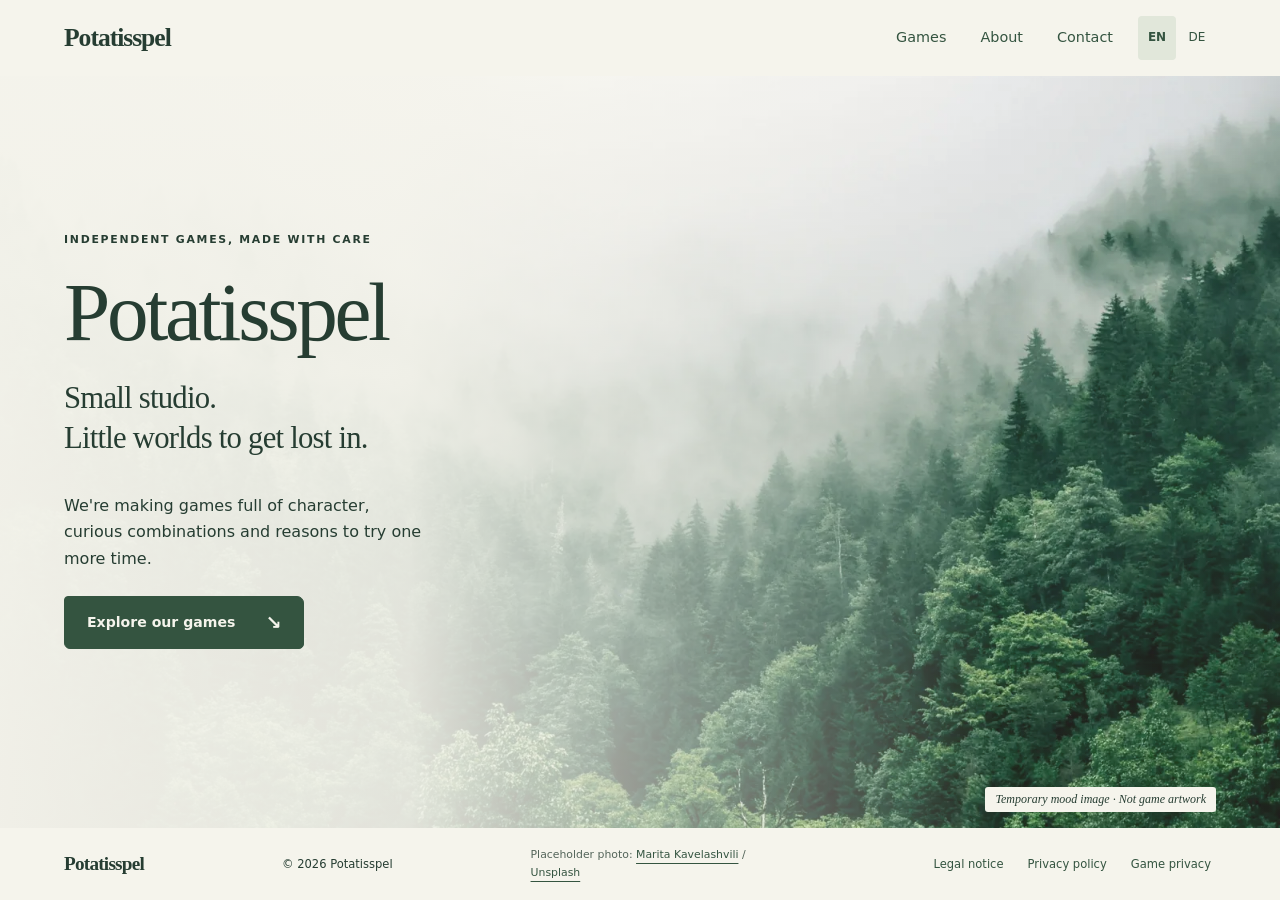
==== commit 421e8191: "Add English and German website localizations with persistent language selection" ====
--- a/index.html
+++ b/index.html
@@ -1,9 +1,9 @@
 <!doctype html>
 <html lang="en">
-<head><meta charset="utf-8"><meta name="viewport" content="width=device-width,initial-scale=1"><meta name="description" content="Potatisspel — independent games from Austria. Discover MyMedievalTower: CellarDefense, currently in development."><meta name="theme-color" content="#f5f4ec"><title>Potatisspel — Small studio, little worlds</title><link rel="stylesheet" href="/style.css?v=desktop-2"><style>.skip-link{position:fixed;left:12px;top:12px;width:1px;height:1px;padding:0;overflow:hidden;clip-path:inset(50%);white-space:nowrap}.skip-link:focus-visible{width:auto;height:auto;clip-path:none;padding:8px 12px;z-index:100}</style><script src="/navigation.js?v=2" defer></script></head>
+<head><meta charset="utf-8"><meta name="viewport" content="width=device-width,initial-scale=1"><meta name="description" content="Potatisspel — independent games from Austria. Discover MyMedievalTower: CellarDefense, currently in development."><meta name="theme-color" content="#f5f4ec"><title>Potatisspel — Small studio, little worlds</title><link rel="stylesheet" href="/style.css?v=locales-1"><style>.skip-link{position:fixed;left:12px;top:12px;width:1px;height:1px;padding:0;overflow:hidden;clip-path:inset(50%);white-space:nowrap}.skip-link:focus-visible{width:auto;height:auto;clip-path:none;padding:8px 12px;z-index:100}</style><script src="/navigation.js?v=locales-1" defer></script><link rel="alternate" hreflang="en" href="/"><link rel="alternate" hreflang="de" href="/de/"><script src="/language.js?v=1" defer></script></head>
 <body class="home">
 <a class="skip-link" href="#main">Skip to content</a>
-<header><a class="brand" href="#home" aria-label="Potatisspel home">Potatisspel</a><nav aria-label="Main navigation"><a href="#games">Games</a><a href="#about">About</a><a href="#contact">Contact</a></nav></header>
+<header><a class="brand" href="#home" aria-label="Potatisspel home">Potatisspel</a><nav aria-label="Main navigation"><a href="#games">Games</a><a href="#about">About</a><a href="#contact">Contact</a></nav><nav class="language-switch" aria-label="Language"><a href="/index.html" lang="en" hreflang="en" data-language="en" aria-label="English" aria-current="true">EN</a><a href="/de/" lang="de" hreflang="de" data-language="de" aria-label="Deutsch">DE</a></nav></header>
 <main id="main" tabindex="-1">
 <section id="home" data-view="home" class="hero" aria-labelledby="hero-title">
 <div class="hero-landscape" aria-hidden="true"><img class="hero-photo" src="/assets/forest-placeholder.webp" width="1600" height="1063" alt="" fetchpriority="high"></div>
--- a/style.css
+++ b/style.css
@@ -118,3 +118,15 @@
   header nav { width: 100%; justify-content: space-between; }
   .hero-copy h1 { font-size: 3.45rem; }
 }
+/* EN/DE stays visible on PC and phones; translated labels can grow. */
+header { display: grid; grid-template-columns: auto 1fr auto; }
+header > nav:not(.language-switch) { justify-self: end; }
+.language-switch { gap: 2px; align-items: center; }
+.language-switch a { min-width: 38px; justify-content: center; font-size: .75rem; }
+.language-switch a[aria-current] { background: var(--sage); border-radius: 4px; text-decoration: none; font-weight: 700; }
+@media (max-width: 760px) {
+  header { grid-template-columns: 1fr auto; padding-block: 8px; gap: 0 12px; }
+  header > nav:not(.language-switch) { grid-column: 1 / -1; grid-row: 2; justify-self: stretch; justify-content: space-between; width: 100%; }
+  header > .language-switch { grid-column: 2; grid-row: 1; }
+  .hero-copy h1 { font-size: clamp(3.1rem, 14vw, 3.8rem); }
+}
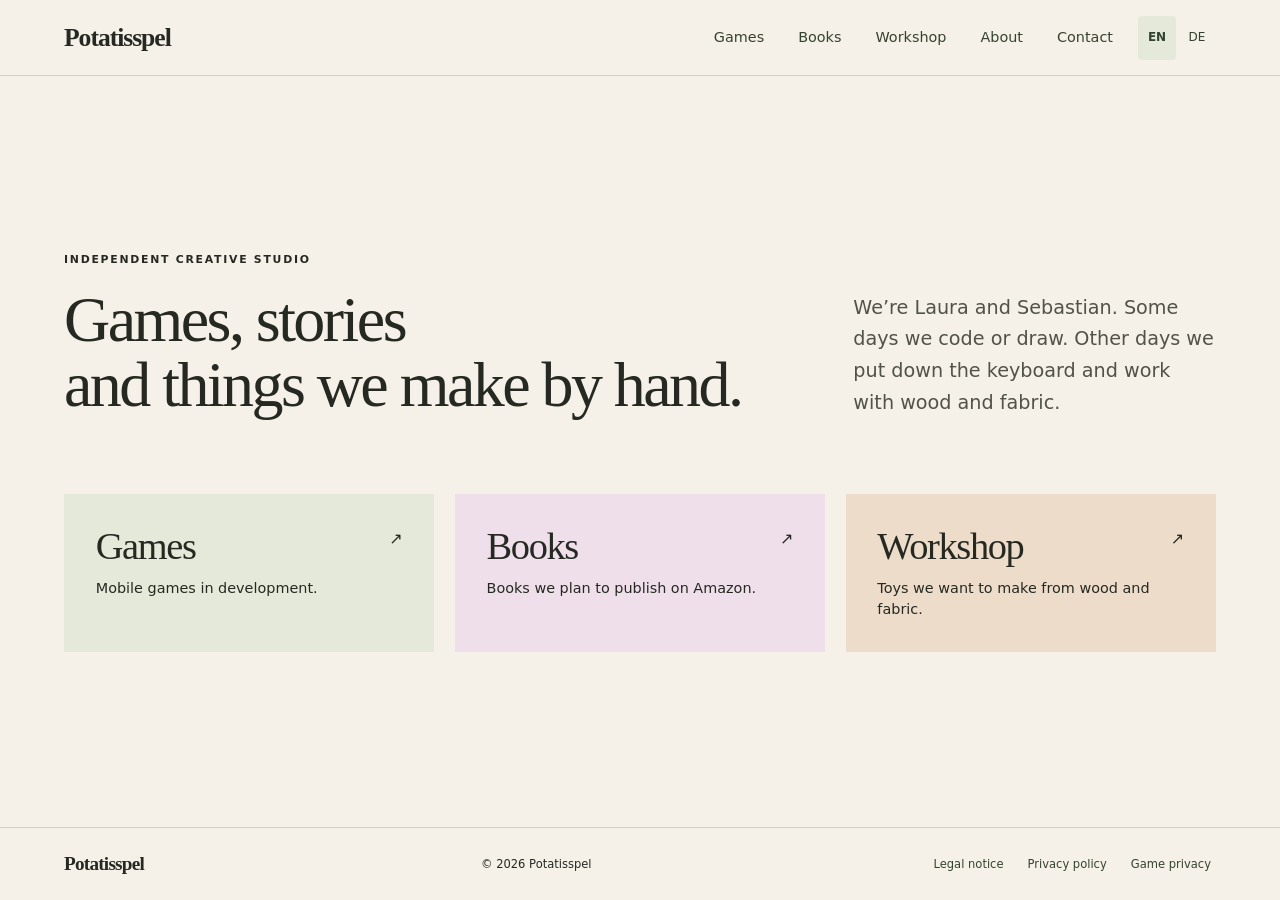
==== commit 66d2a372: "Present Potatisspel as a multidisciplinary creative studio" ====
--- a/index.html
+++ b/index.html
@@ -1,19 +1,79 @@
 <!doctype html>
 <html lang="en">
-<head><meta charset="utf-8"><meta name="viewport" content="width=device-width,initial-scale=1"><meta name="description" content="Potatisspel — independent games from Austria. Discover MyMedievalTower: CellarDefense, currently in development."><meta name="theme-color" content="#f5f4ec"><title>Potatisspel — Small studio, little worlds</title><link rel="stylesheet" href="/style.css?v=locales-1"><style>.skip-link{position:fixed;left:12px;top:12px;width:1px;height:1px;padding:0;overflow:hidden;clip-path:inset(50%);white-space:nowrap}.skip-link:focus-visible{width:auto;height:auto;clip-path:none;padding:8px 12px;z-index:100}</style><script src="/navigation.js?v=locales-1" defer></script><link rel="alternate" hreflang="en" href="/"><link rel="alternate" hreflang="de" href="/de/"><script src="/language.js?v=1" defer></script></head>
+<head><meta charset="utf-8"><meta name="viewport" content="width=device-width,initial-scale=1"><meta name="description" content="Potatisspel is Laura and Sebastian’s creative studio in Austria. We make games, tell stories and work with wood and fabric."><meta name="theme-color" content="#f6f1e8"><title>Potatisspel — Independent creative studio</title><link rel="stylesheet" href="/style.css?v=locales-1"><link rel="stylesheet" href="/studio.css"><style>.skip-link{position:fixed;left:12px;top:12px;width:1px;height:1px;padding:0;overflow:hidden;clip-path:inset(50%);white-space:nowrap}.skip-link:focus-visible{width:auto;height:auto;clip-path:none;padding:8px 12px;z-index:100}</style><script src="/navigation.js?v=locales-1" defer></script><link rel="alternate" hreflang="en" href="/"><link rel="alternate" hreflang="de" href="/de/"><script src="/language.js?v=1" defer></script></head>
 <body class="home">
 <a class="skip-link" href="#main">Skip to content</a>
-<header><a class="brand" href="#home" aria-label="Potatisspel home">Potatisspel</a><nav aria-label="Main navigation"><a href="#games">Games</a><a href="#about">About</a><a href="#contact">Contact</a></nav><nav class="language-switch" aria-label="Language"><a href="/index.html" lang="en" hreflang="en" data-language="en" aria-label="English" aria-current="true">EN</a><a href="/de/" lang="de" hreflang="de" data-language="de" aria-label="Deutsch">DE</a></nav></header>
+<header><a class="brand" href="#home" aria-label="Potatisspel home">Potatisspel</a><nav aria-label="Main navigation"><a href="#games">Games</a> <a href="#books">Books</a> <a href="#workshop">Workshop</a> <a href="#about">About</a> <a href="#contact">Contact</a></nav><nav class="language-switch" aria-label="Language"><a href="/index.html" lang="en" hreflang="en" data-language="en" aria-label="English" aria-current="true">EN</a><a href="/de/" lang="de" hreflang="de" data-language="de" aria-label="Deutsch">DE</a></nav></header>
 <main id="main" tabindex="-1">
-<section id="home" data-view="home" class="hero" aria-labelledby="hero-title">
-<div class="hero-landscape" aria-hidden="true"><img class="hero-photo" src="/assets/forest-placeholder.webp" width="1600" height="1063" alt="" fetchpriority="high"></div>
-<div class="hero-inner wrap"><div class="hero-copy"><p class="eyebrow">Independent games, made with care</p><h1 id="hero-title">Potatisspel</h1><p class="hero-line">Small studio.<br>Little worlds to get lost in.</p><p>We're making games full of character, curious combinations and reasons to try one more time.</p><a class="button" href="#games">Explore our games <span aria-hidden="true">↘</span></a></div></div>
-<span class="hero-note">Temporary mood image · Not game artwork</span></section>
-<section class="games section" id="games" data-view="games" aria-labelledby="games-title"><div class="wrap"><div class="section-heading"><div><p class="eyebrow">Made here</p><h2 id="games-title">Our games</h2></div><p>Our first adventure is taking shape.</p></div>
-<article class="game-feature" id="towercellar" aria-labelledby="game-title"><figure class="game-picture"><div class="game-art game-placeholder" role="img" aria-label="Placeholder reserved for new MyMedievalTower artwork"><span class="placeholder-number" aria-hidden="true">01 /</span><div><span class="eyebrow">A new look is taking shape</span><strong>MyMedievalTower</strong><span class="placeholder-subtitle">CellarDefense</span></div><span class="placeholder-label">New artwork coming soon</span></div><figcaption>Image placeholder · Visual redesign in progress</figcaption></figure><div class="game-copy"><p class="status"><span aria-hidden="true"></span>In development · Android</p><h3 id="game-title">MyMedievalTower:<br><i>CellarDefense</i></h3><p>A little tower. A cellar full of possibilities.</p><p>Defend your tower, collect items and merge your equipment. Discover powerful combinations and find a new approach to every run.</p><p class="quiet">We're still building this one. More to share as it grows.</p><a class="text-link" href="mailto:potatisspel@gmail.com?subject=MyMedievalTower%20enquiry">Ask us about the game <span aria-hidden="true">↗</span></a></div></article>
-</div></section>
-<section class="about section" id="about" data-view="about" aria-labelledby="about-title"><div class="wrap about-layout"><figure class="about-picture"><img src="/assets/forest-placeholder.webp" width="1600" height="1063" loading="lazy" alt="Misty evergreen forest, used as a temporary mood image."><figcaption>Temporary mood image · Not our studio or game</figcaption></figure><div class="about-copy"><p class="eyebrow">Behind the little worlds</p><h2 id="about-title">A personal project.<br>A lot of heart.</h2><p>Hi, I'm Sebastian, the developer behind Potatisspel.</p><p>Based in Austria, I'm working on MyMedievalTower: CellarDefense — bringing together tower defense, a cellar full of items and the pleasure of finding a combination that clicks.</p><p>Potatisspel is where those ideas have a home, and where future games can grow.</p></div></div></section>
-<section class="contact section" id="contact" data-view="contact" aria-labelledby="contact-title"><div class="wrap"><p class="eyebrow">Pull up a chair</p><h2 id="contact-title">Let's talk games.</h2><p>A question, a thought or something you'd like to share?<br>We'd love to hear from you.</p><a class="button" href="mailto:potatisspel@gmail.com">Say hello <span aria-hidden="true">↗</span></a><a class="email" href="mailto:potatisspel@gmail.com">potatisspel@gmail.com</a></div></section>
+  <section id="home" data-view="home" class="studio-home" aria-labelledby="hero-title">
+    <div class="wrap">
+      <div class="studio-intro">
+        <div>
+          <p class="eyebrow">Independent creative studio</p>
+          <h1 id="hero-title">Games, stories<br> and things we make by hand.</h1>
+        </div>
+        <p class="studio-description">We’re Laura and Sebastian. Some days we code or draw. Other days we put down the keyboard and work with wood and fabric.</p>
+      </div>
+      <div class="departments">
+        <a class="department department--games" href="#games">
+          <strong>Games</strong><span>Mobile games in development.</span><span class="department-arrow" aria-hidden="true">↗</span>
+        </a>
+        <a class="department department--books" href="#books">
+          <strong>Books</strong><span>Books we plan to publish on Amazon.</span><span class="department-arrow" aria-hidden="true">↗</span>
+        </a>
+        <a class="department department--workshop" href="#workshop">
+          <strong>Workshop</strong><span>Toys we want to make from wood and fabric.</span><span class="department-arrow" aria-hidden="true">↗</span>
+        </a>
+      </div>
+    </div>
+  </section>
+  <section id="games" data-view="games" class="studio-section studio-games" aria-labelledby="games-title">
+    <div class="wrap">
+      <h2 id="games-title">Games</h2>
+      <article class="tower-feature" id="towercellar" aria-labelledby="game-title">
+        <figure>
+          <img src="/assets/towercellar-feature.webp" width="1024" height="500" loading="lazy" alt="Watercolor illustration of a stone tower at dusk with the MyMedievalTower: CellarDefense logo">
+          <figcaption>Google Play feature artwork</figcaption>
+        </figure>
+        <div>
+          <p class="studio-status">In development · Android</p>
+          <h3 id="game-title">MyMedievalTower:<br><i>CellarDefense</i></h3>
+          <p>Defend your tower, collect items and merge your equipment. Discover powerful combinations and try a new strategy with every run.</p>
+        </div>
+      </article>
+      <article class="other-game" aria-labelledby="bugs-title">
+        <p class="studio-status">In development · Mobile</p>
+        <h3 id="bugs-title">Bugs</h3>
+      </article>
+    </div>
+  </section>
+  <section id="books" data-view="books" class="studio-section studio-books" aria-labelledby="books-title">
+    <div class="wrap">
+      <p class="studio-status">Planned</p>
+      <h2 id="books-title">Books</h2>
+      <p class="section-intro">We’re making room for writing and illustration at Potatisspel. We plan to publish our books through Amazon.</p>
+    </div>
+  </section>
+  <section id="workshop" data-view="workshop" class="studio-section studio-workshop" aria-labelledby="workshop-title">
+    <div class="wrap">
+      <p class="studio-status">Planned</p>
+      <h2 id="workshop-title">Workshop</h2>
+      <p class="section-intro">We want to make children’s toys from wood and fabric. That gives us a place for the kind of work we do with a saw, needle and thread.</p>
+    </div>
+  </section>
+  <section id="about" data-view="about" class="studio-section" aria-labelledby="about-title">
+    <div class="wrap">
+      <h2 id="about-title">Laura &amp; Sebastian</h2>
+      <p class="section-intro">Potatisspel is our independent creative studio in Austria. We give ourselves room to move between programming, drawing, writing and making things with our hands. It lets us follow an idea into whatever form suits it.</p>
+    </div>
+  </section>
+  <section id="contact" data-view="contact" class="studio-section" aria-labelledby="contact-title">
+    <div class="wrap">
+      <h2 id="contact-title">Write to us</h2>
+      <p class="section-intro">For questions about our games, books or workshop projects, send us an email.</p>
+      <a class="contact-link" href="mailto:potatisspel@gmail.com">potatisspel@gmail.com <span aria-hidden="true">↗</span></a>
+    </div>
+  </section>
 </main>
-<footer><a class="brand" href="#home">Potatisspel</a><span>© 2026 Potatisspel</span><span class="photo-credit">Placeholder photo: <a href="https://enb.iisd.org/media/marita-kavelashvili-ugnrxk1129g-unsplash">Marita Kavelashvili</a> / <a href="https://unsplash.com/license">Unsplash</a></span><nav aria-label="Legal navigation"><a href="/legal.html">Legal notice</a><a href="/privacy.html">Privacy policy</a><a href="/towercellar-privacy.html">Game privacy</a></nav></footer>
+<footer><a class="brand" href="#home">Potatisspel</a><span>© 2026 Potatisspel</span><nav aria-label="Legal navigation"><a href="/legal.html">Legal notice</a><a href="/privacy.html">Privacy policy</a><a href="/towercellar-privacy.html">Game privacy</a></nav></footer>
 </body></html>
--- a/studio.css
+++ b/studio.css
@@ -0,0 +1,174 @@
+:root {
+  --paper: #f6f1e8;
+  --ink: #252921;
+  --muted: #515249;
+  --forest: #34432f;
+  --line: #d7cfc1;
+  --sage: #e5e9d9;
+  --books: #efdfeb;
+  --workshop: #eedccb;
+}
+
+header, footer, .wrap {
+  width: min(1440px, 100%);
+}
+
+header {
+  border-bottom: 1px solid var(--line);
+}
+
+footer {
+  border-top: 1px solid var(--line);
+}
+
+.studio-home {
+  padding-block: clamp(38px, 7vw, 100px);
+}
+
+.studio-intro {
+  display: grid;
+  grid-template-columns: minmax(0, 2fr) minmax(0, 1fr);
+  gap: clamp(24px, 5vw, 72px);
+  align-items: end;
+}
+
+.studio-intro h1 {
+  font-size: clamp(2.3rem, 5vw, 4.8rem);
+  line-height: 1.03;
+  text-wrap: balance;
+}
+
+.studio-description {
+  max-width: 35ch;
+  font-size: clamp(1rem, 1.5vw, 1.2rem);
+  color: var(--muted);
+  margin: 0;
+}
+
+.departments {
+  display: grid;
+  grid-template-columns: repeat(3, minmax(0, 1fr));
+  gap: clamp(10px, 1.6vw, 22px);
+  margin-top: clamp(36px, 6vw, 76px);
+}
+
+.department {
+  position: relative;
+  display: grid;
+  align-content: start;
+  gap: 12px;
+  min-height: 156px;
+  padding: clamp(18px, 2.4vw, 34px);
+  color: var(--ink);
+  text-decoration: none;
+  border: 1px solid transparent;
+}
+
+.department:hover {
+  border-color: currentColor;
+}
+
+.department strong {
+  padding-right: 23px;
+  font: 400 clamp(1.65rem, 3vw, 2.65rem)/1.05 var(--heading);
+  letter-spacing: -.035em;
+}
+
+.department span:not(.department-arrow) {
+  font-size: .9rem;
+  line-height: 1.45;
+}
+
+.department-arrow {
+  position: absolute;
+  top: clamp(18px, 2.4vw, 34px);
+  right: clamp(18px, 2.4vw, 34px);
+}
+
+.department--games, .studio-games { background: var(--sage); }
+.department--books, .studio-books { background: var(--books); }
+.department--workshop, .studio-workshop { background: var(--workshop); }
+
+.studio-section {
+  padding-block: clamp(30px, 5vw, 70px);
+}
+
+.studio-section h2 {
+  font-size: clamp(2.5rem, 6vw, 5rem);
+}
+
+.section-intro {
+  max-width: 52ch;
+  color: var(--muted);
+  font-size: clamp(1rem, 1.7vw, 1.25rem);
+  margin: 16px 0 0;
+}
+
+.tower-feature {
+  display: grid;
+  grid-template-columns: minmax(0, 1.55fr) minmax(0, 1fr);
+  gap: clamp(20px, 3.6vw, 52px);
+  align-items: center;
+  margin-top: 24px;
+}
+
+.tower-feature img {
+  width: 100%;
+  border-radius: 4px;
+}
+
+.tower-feature figcaption {
+  margin-top: 6px;
+}
+
+.tower-feature h3 {
+  overflow-wrap: anywhere;
+}
+
+.tower-feature h3 + p {
+  margin-top: 12px;
+}
+
+.studio-status {
+  font-size: .76rem;
+  font-weight: 700;
+  margin-bottom: 8px;
+  color: var(--forest);
+}
+
+.other-game {
+  border-top: 1px solid #aeb8a4;
+  margin-top: 24px;
+  padding-top: 16px;
+}
+
+
+.contact-link {
+  display: inline-flex;
+  gap: 14px;
+  align-items: center;
+  min-height: 44px;
+  margin-top: 16px;
+  font-weight: 650;
+}
+
+@media (max-width: 900px) {
+  header { grid-template-columns: 1fr auto; padding-block: 8px; gap: 0 12px; }
+  header > nav:not(.language-switch) {
+    grid-column: 1 / -1;
+    grid-row: 2;
+    justify-self: stretch;
+    column-gap: clamp(0px, 1.2vw, 10px);
+    row-gap: 0;
+    justify-content: space-between;
+  }
+  header > .language-switch { grid-column: 2; grid-row: 1; width: auto; }
+  header > nav:not(.language-switch) a { padding-inline: 2px; }
+}
+
+@media (max-width: 660px) {
+  .studio-intro, .departments, .tower-feature { grid-template-columns: 1fr; }
+  .studio-intro h1 br { display: none; }
+  .department { min-height: 0; gap: 8px; }
+  .tower-feature > div > :last-child { margin-bottom: 0; }
+}
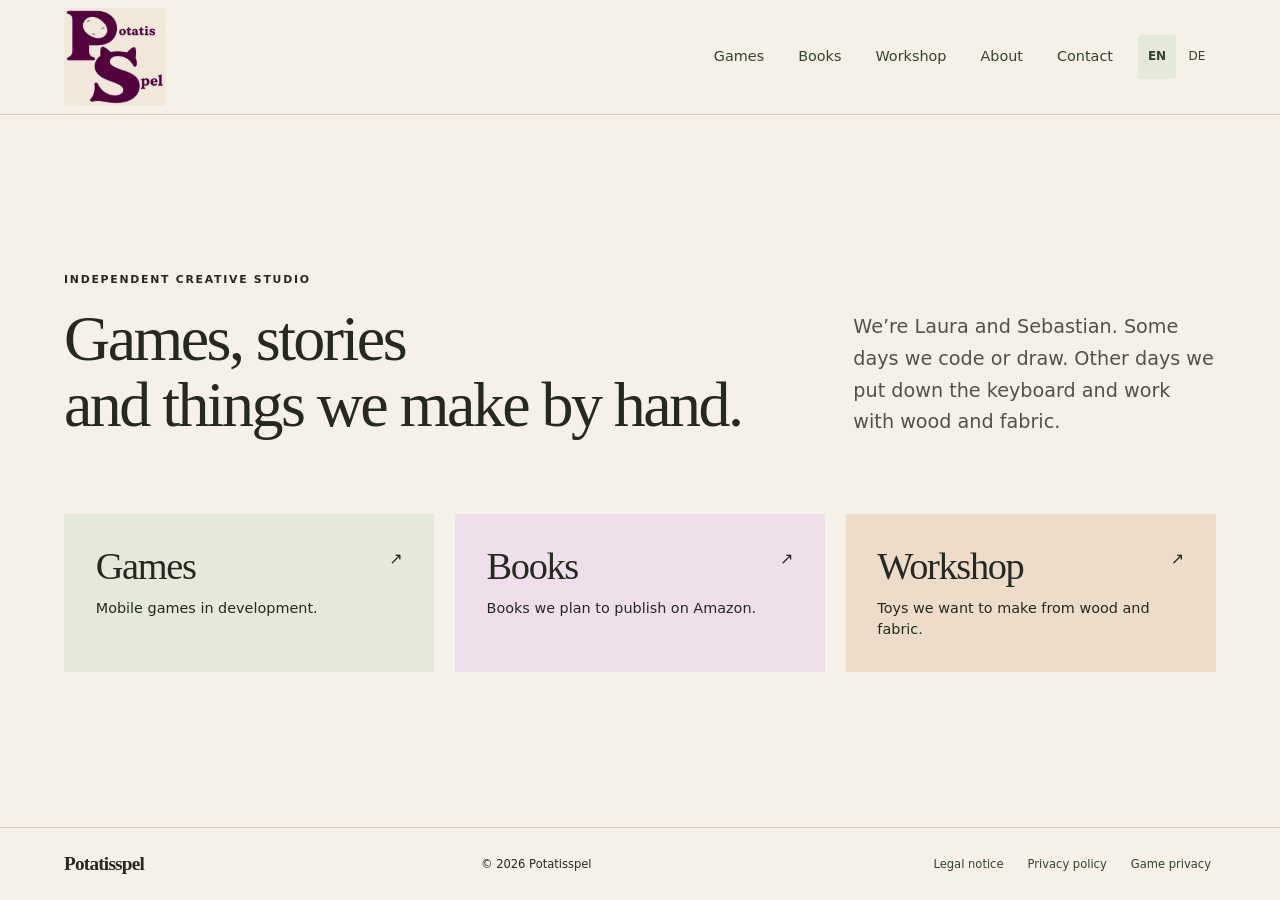
==== commit 64e58e4f: "Add the Potatis Spel cat-ear logo to website headers" ====
--- a/index.html
+++ b/index.html
@@ -1,9 +1,9 @@
 <!doctype html>
 <html lang="en">
-<head><meta charset="utf-8"><meta name="viewport" content="width=device-width,initial-scale=1"><meta name="description" content="Potatisspel is Laura and Sebastian’s creative studio in Austria. We make games, tell stories and work with wood and fabric."><meta name="theme-color" content="#f6f1e8"><title>Potatisspel — Independent creative studio</title><link rel="stylesheet" href="/style.css?v=locales-1"><link rel="stylesheet" href="/studio.css"><style>.skip-link{position:fixed;left:12px;top:12px;width:1px;height:1px;padding:0;overflow:hidden;clip-path:inset(50%);white-space:nowrap}.skip-link:focus-visible{width:auto;height:auto;clip-path:none;padding:8px 12px;z-index:100}</style><script src="/navigation.js?v=locales-1" defer></script><link rel="alternate" hreflang="en" href="/"><link rel="alternate" hreflang="de" href="/de/"><script src="/language.js?v=1" defer></script></head>
+<head><meta charset="utf-8"><meta name="viewport" content="width=device-width,initial-scale=1"><meta name="description" content="Potatisspel is Laura and Sebastian’s creative studio in Austria. We make games, tell stories and work with wood and fabric."><meta name="theme-color" content="#f6f1e8"><title>Potatisspel — Independent creative studio</title><link rel="stylesheet" href="/style.css?v=studio-logo-1"><link rel="stylesheet" href="/studio.css"><style>.skip-link{position:fixed;left:12px;top:12px;width:1px;height:1px;padding:0;overflow:hidden;clip-path:inset(50%);white-space:nowrap}.skip-link:focus-visible{width:auto;height:auto;clip-path:none;padding:8px 12px;z-index:100}</style><script src="/navigation.js?v=locales-1" defer></script><link rel="alternate" hreflang="en" href="/"><link rel="alternate" hreflang="de" href="/de/"><script src="/language.js?v=1" defer></script></head>
 <body class="home">
 <a class="skip-link" href="#main">Skip to content</a>
-<header><a class="brand" href="#home" aria-label="Potatisspel home">Potatisspel</a><nav aria-label="Main navigation"><a href="#games">Games</a> <a href="#books">Books</a> <a href="#workshop">Workshop</a> <a href="#about">About</a> <a href="#contact">Contact</a></nav><nav class="language-switch" aria-label="Language"><a href="/index.html" lang="en" hreflang="en" data-language="en" aria-label="English" aria-current="true">EN</a><a href="/de/" lang="de" hreflang="de" data-language="de" aria-label="Deutsch">DE</a></nav></header>
+<header><a class="brand" href="#home" aria-label="Potatisspel home"><img src="/assets/potatisspel-logo.webp" width="640" height="615" alt="Potatisspel"></a><nav aria-label="Main navigation"><a href="#games">Games</a> <a href="#books">Books</a> <a href="#workshop">Workshop</a> <a href="#about">About</a> <a href="#contact">Contact</a></nav><nav class="language-switch" aria-label="Language"><a href="/index.html" lang="en" hreflang="en" data-language="en" aria-label="English" aria-current="true">EN</a><a href="/de/" lang="de" hreflang="de" data-language="de" aria-label="Deutsch">DE</a></nav></header>
 <main id="main" tabindex="-1">
   <section id="home" data-view="home" class="studio-home" aria-labelledby="hero-title">
     <div class="wrap">
--- a/style.css
+++ b/style.css
@@ -130,3 +130,10 @@
   header > .language-switch { grid-column: 2; grid-row: 1; }
   .hero-copy h1 { font-size: clamp(3.1rem, 14vw, 3.8rem); }
 }
+
+header > .brand img {
+  width: clamp(78px, 8vw, 106px);
+  height: auto;
+  margin-block: 8px;
+  mix-blend-mode: multiply;
+}
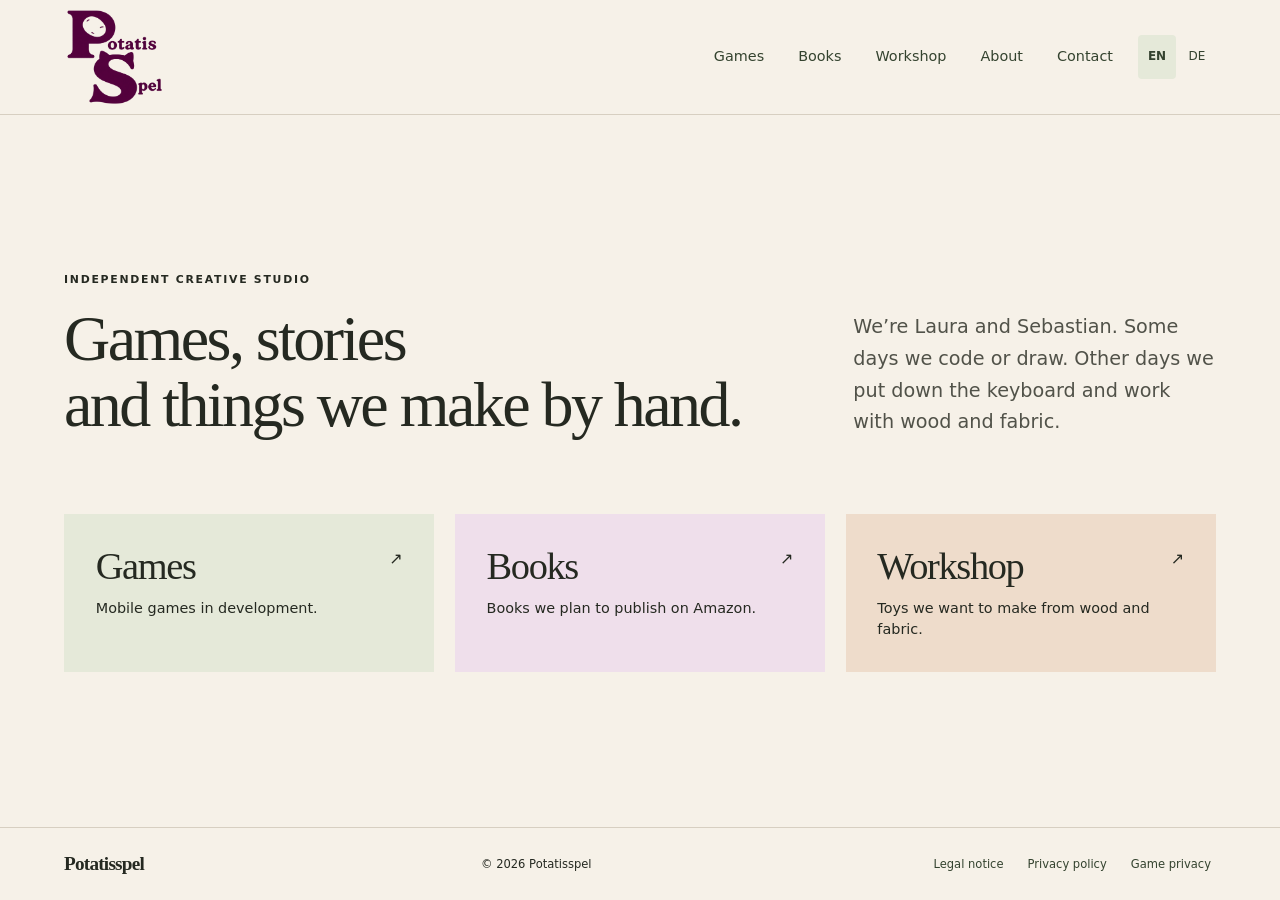
==== commit 40374b29: "Use a transparent website logo" ====
--- a/index.html
+++ b/index.html
@@ -1,9 +1,9 @@
 <!doctype html>
 <html lang="en">
-<head><meta charset="utf-8"><meta name="viewport" content="width=device-width,initial-scale=1"><meta name="description" content="Potatisspel is Laura and Sebastian’s creative studio in Austria. We make games, tell stories and work with wood and fabric."><meta name="theme-color" content="#f6f1e8"><title>Potatisspel — Independent creative studio</title><link rel="stylesheet" href="/style.css?v=studio-logo-1"><link rel="stylesheet" href="/studio.css"><style>.skip-link{position:fixed;left:12px;top:12px;width:1px;height:1px;padding:0;overflow:hidden;clip-path:inset(50%);white-space:nowrap}.skip-link:focus-visible{width:auto;height:auto;clip-path:none;padding:8px 12px;z-index:100}</style><script src="/navigation.js?v=locales-1" defer></script><link rel="alternate" hreflang="en" href="/"><link rel="alternate" hreflang="de" href="/de/"><script src="/language.js?v=1" defer></script></head>
+<head><meta charset="utf-8"><meta name="viewport" content="width=device-width,initial-scale=1"><meta name="description" content="Potatisspel is Laura and Sebastian’s creative studio in Austria. We make games, tell stories and work with wood and fabric."><meta name="theme-color" content="#f6f1e8"><title>Potatisspel — Independent creative studio</title><link rel="stylesheet" href="/style.css?v=studio-logo-2"><link rel="stylesheet" href="/studio.css"><style>.skip-link{position:fixed;left:12px;top:12px;width:1px;height:1px;padding:0;overflow:hidden;clip-path:inset(50%);white-space:nowrap}.skip-link:focus-visible{width:auto;height:auto;clip-path:none;padding:8px 12px;z-index:100}</style><script src="/navigation.js?v=locales-1" defer></script><link rel="alternate" hreflang="en" href="/"><link rel="alternate" hreflang="de" href="/de/"><script src="/language.js?v=1" defer></script></head>
 <body class="home">
 <a class="skip-link" href="#main">Skip to content</a>
-<header><a class="brand" href="#home" aria-label="Potatisspel home"><img src="/assets/potatisspel-logo.webp" width="640" height="615" alt="Potatisspel"></a><nav aria-label="Main navigation"><a href="#games">Games</a> <a href="#books">Books</a> <a href="#workshop">Workshop</a> <a href="#about">About</a> <a href="#contact">Contact</a></nav><nav class="language-switch" aria-label="Language"><a href="/index.html" lang="en" hreflang="en" data-language="en" aria-label="English" aria-current="true">EN</a><a href="/de/" lang="de" hreflang="de" data-language="de" aria-label="Deutsch">DE</a></nav></header>
+<header><a class="brand" href="#home" aria-label="Potatisspel home"><img src="/assets/potatisspel-logo-transparent.webp" width="640" height="615" alt="Potatisspel"></a><nav aria-label="Main navigation"><a href="#games">Games</a> <a href="#books">Books</a> <a href="#workshop">Workshop</a> <a href="#about">About</a> <a href="#contact">Contact</a></nav><nav class="language-switch" aria-label="Language"><a href="/index.html" lang="en" hreflang="en" data-language="en" aria-label="English" aria-current="true">EN</a><a href="/de/" lang="de" hreflang="de" data-language="de" aria-label="Deutsch">DE</a></nav></header>
 <main id="main" tabindex="-1">
   <section id="home" data-view="home" class="studio-home" aria-labelledby="hero-title">
     <div class="wrap">
--- a/style.css
+++ b/style.css
@@ -135,5 +135,4 @@
   width: clamp(78px, 8vw, 106px);
   height: auto;
   margin-block: 8px;
-  mix-blend-mode: multiply;
 }
